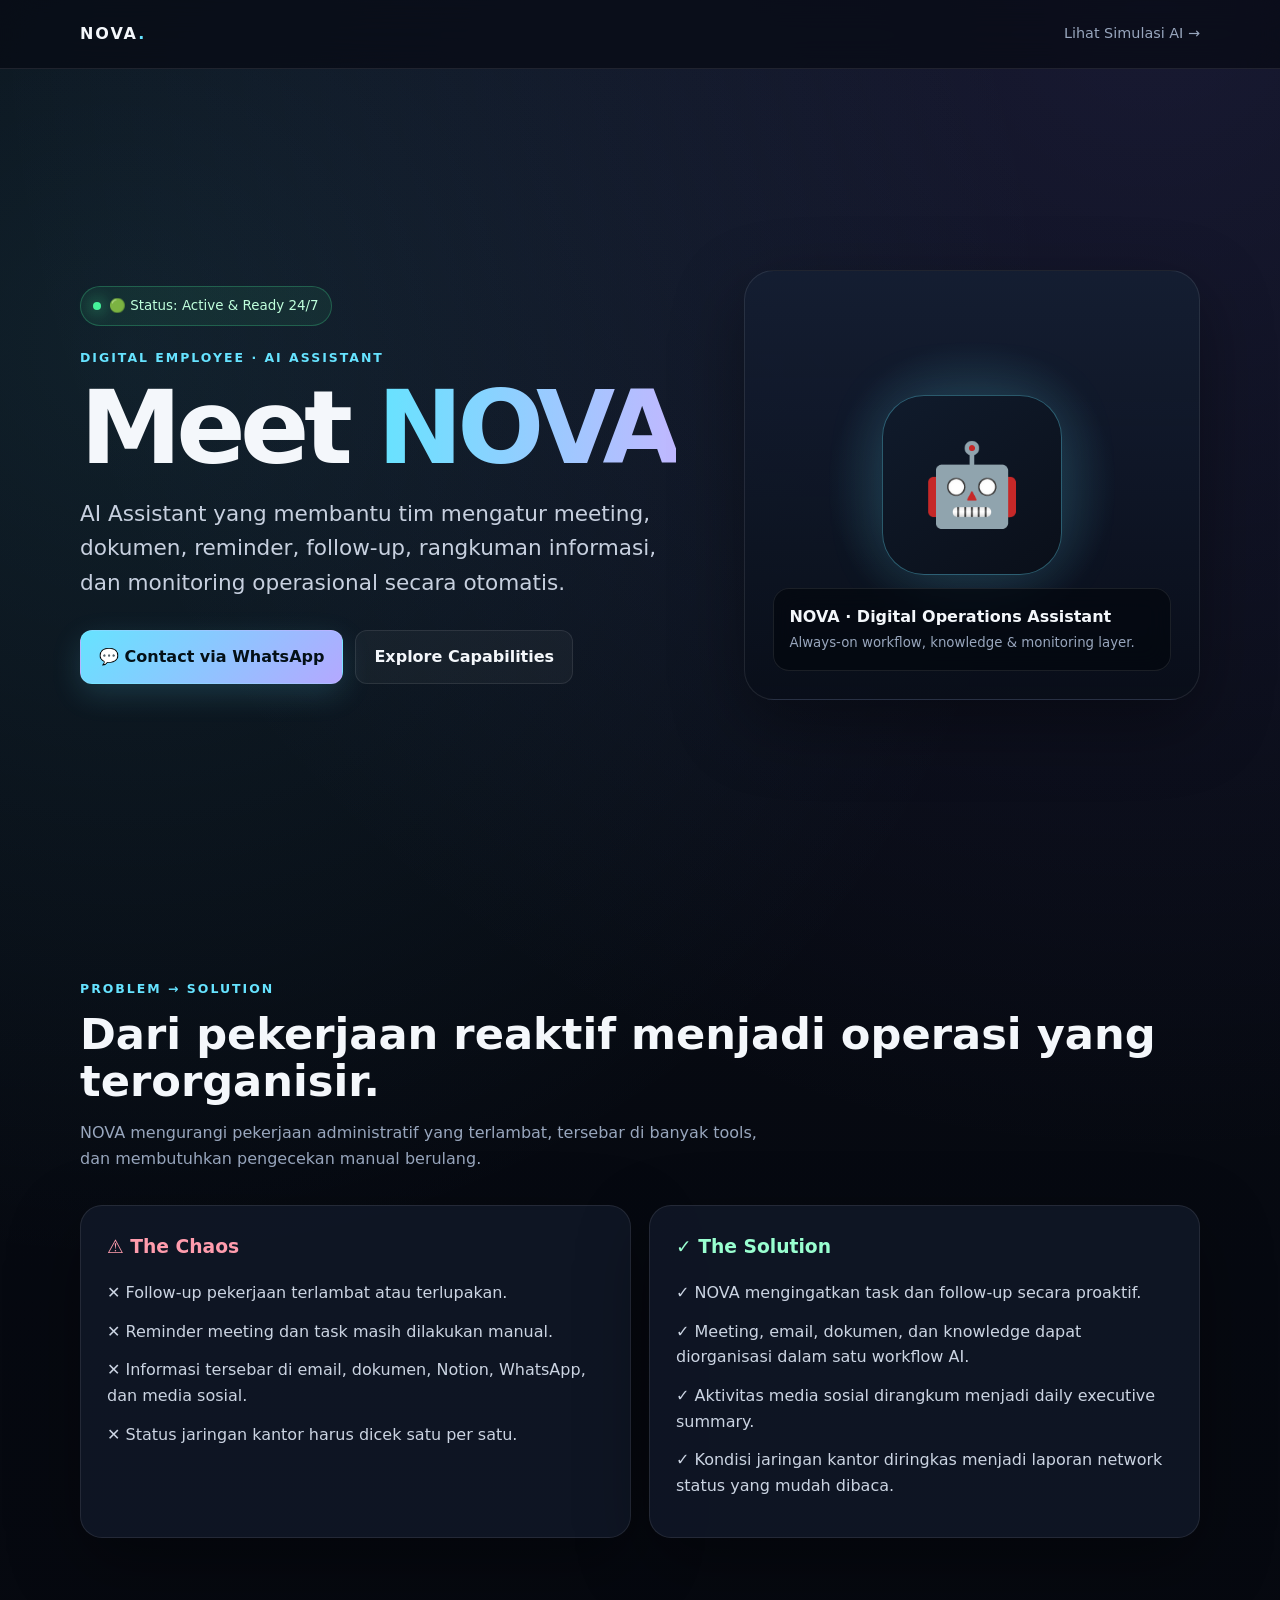
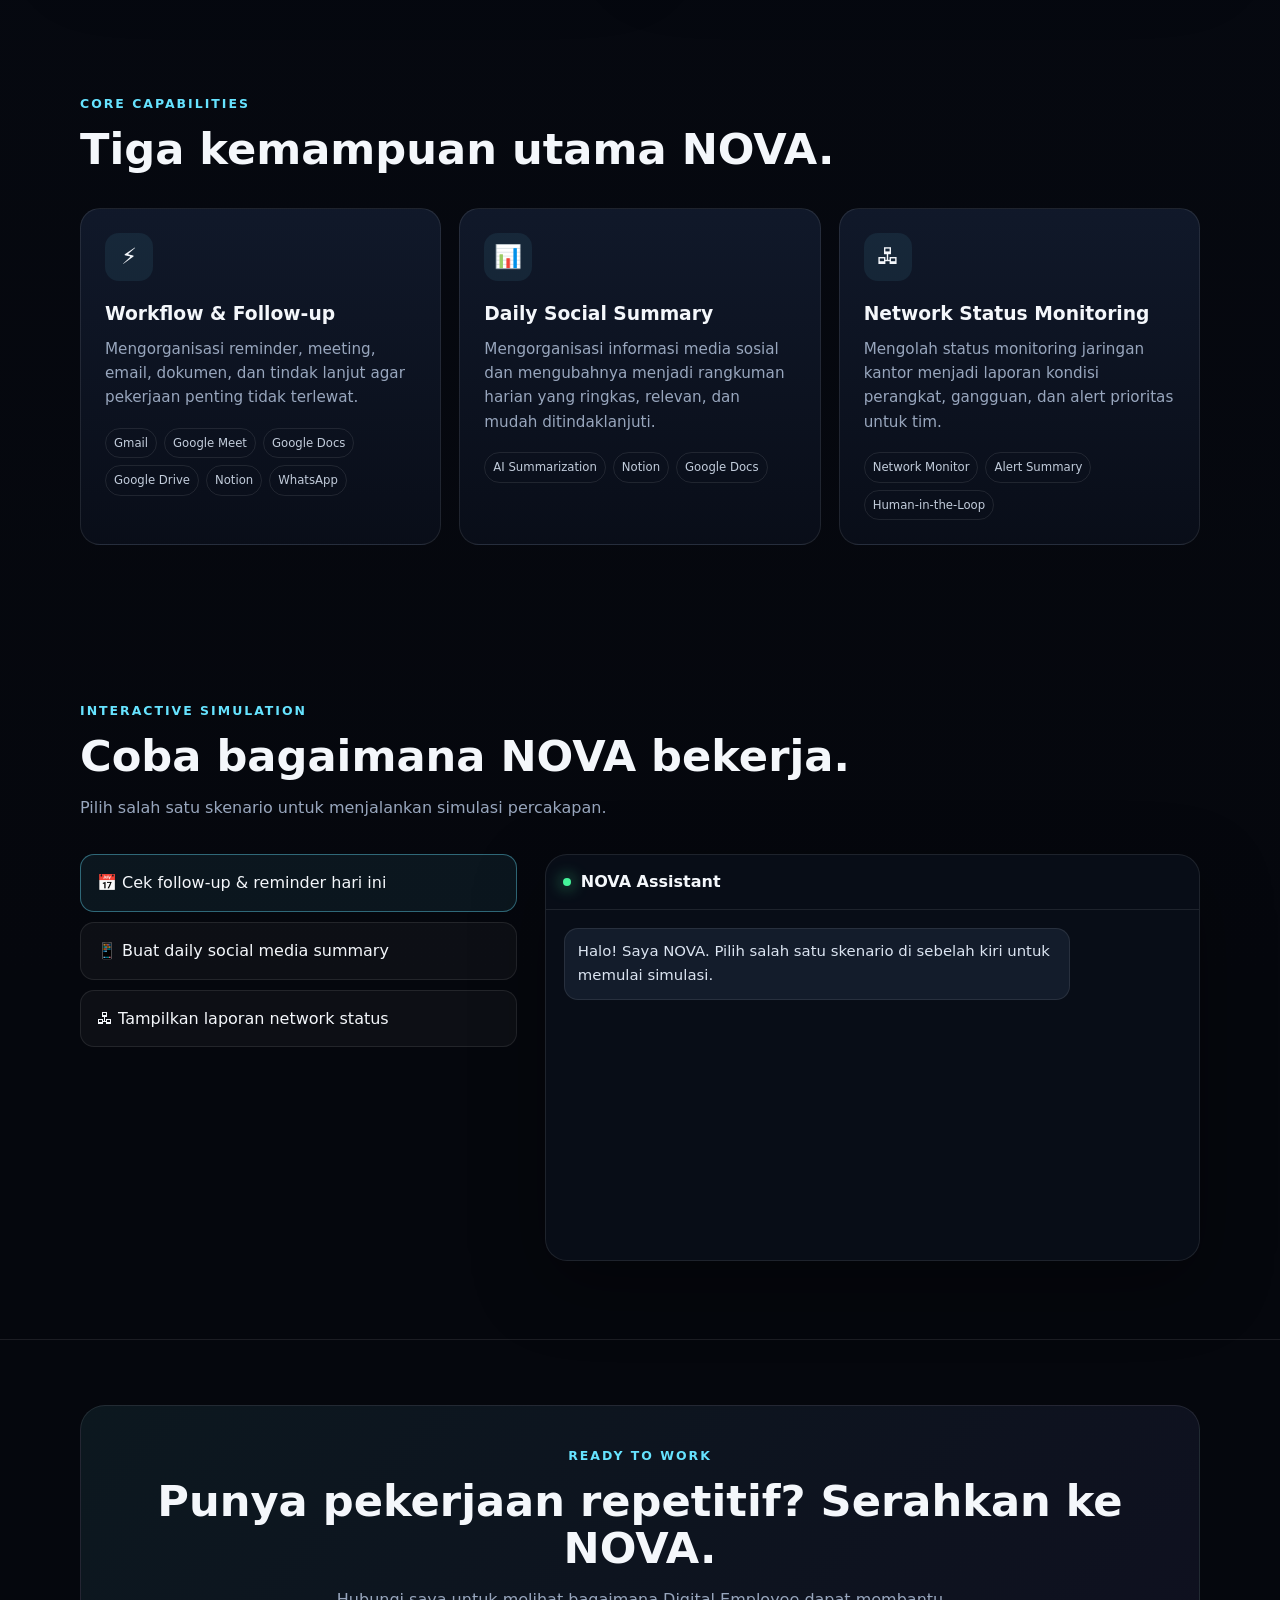
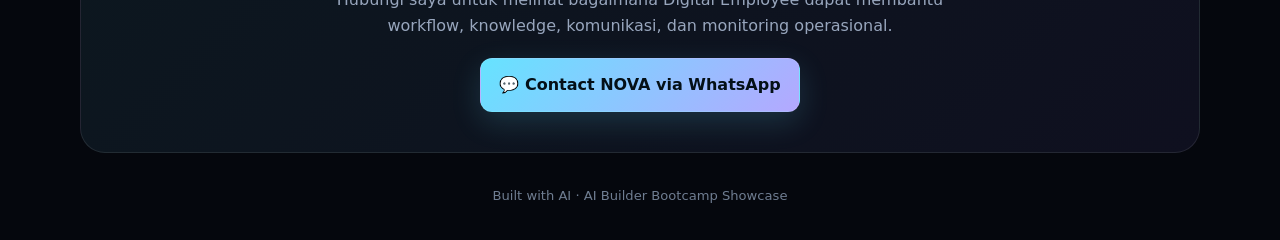
==== index.html @ ef8c5ad6 "Add initial HTML structure for NOVA AI Assistant" ====
<!DOCTYPE html>
<html lang="id">
<head>
  <meta charset="UTF-8" />
  <meta name="viewport" content="width=device-width, initial-scale=1.0" />
  <title>NOVA — Digital AI Assistant</title>
  <style>
    :root{
      --bg:#070b14;
      --bg2:#0c1220;
      --card:rgba(17,25,42,.78);
      --line:rgba(255,255,255,.09);
      --text:#f4f7fb;
      --muted:#98a6bd;
      --accent:#66e3ff;
      --accent2:#8b7cff;
      --green:#45f39a;
      --danger:#ff6b81;
      --shadow:0 24px 70px rgba(0,0,0,.35);
    }

    *{box-sizing:border-box;margin:0;padding:0}
    html{scroll-behavior:smooth}
    body{
      font-family:Inter,system-ui,-apple-system,BlinkMacSystemFont,"Segoe UI",sans-serif;
      background:
        radial-gradient(circle at 10% 10%,rgba(102,227,255,.10),transparent 28%),
        radial-gradient(circle at 90% 0%,rgba(139,124,255,.13),transparent 32%),
        linear-gradient(180deg,var(--bg),#05070d 75%);
      color:var(--text);
      min-height:100vh;
      line-height:1.6;
    }

    a{text-decoration:none;color:inherit}
    button{font:inherit}
    .container{width:min(1120px,92%);margin:auto}
    .section{padding:78px 0}
    .eyebrow{
      color:var(--accent);
      font-size:.78rem;
      font-weight:800;
      letter-spacing:.16em;
      text-transform:uppercase;
      margin-bottom:12px;
    }
    h2{font-size:clamp(1.8rem,4vw,2.7rem);line-height:1.1;margin-bottom:14px}
    .lead{color:var(--muted);max-width:700px}

    nav{
      position:sticky;
      top:0;
      z-index:50;
      backdrop-filter:blur(18px);
      background:rgba(7,11,20,.72);
      border-bottom:1px solid var(--line);
    }
    .nav-inner{
      min-height:68px;
      display:flex;
      align-items:center;
      justify-content:space-between;
      gap:20px;
    }
    .brand{font-weight:900;letter-spacing:.12em}
    .brand span{color:var(--accent)}
    .nav-link{color:var(--muted);font-size:.9rem}
    .nav-link:hover{color:var(--text)}

    .hero{
      min-height:calc(100vh - 68px);
      display:grid;
      grid-template-columns:1.15fr .85fr;
      gap:48px;
      align-items:center;
      padding:70px 0;
    }
    .status{
      display:inline-flex;
      align-items:center;
      gap:8px;
      border:1px solid rgba(69,243,154,.25);
      background:rgba(69,243,154,.07);
      padding:8px 12px;
      border-radius:999px;
      color:#bfffdc;
      font-size:.84rem;
      margin-bottom:22px;
    }
    .status-dot{
      width:8px;height:8px;border-radius:50%;
      background:var(--green);
      box-shadow:0 0 16px var(--green);
      animation:pulse 1.6s infinite;
    }
    @keyframes pulse{
      50%{transform:scale(1.45);opacity:.65}
    }

    .hero h1{
      font-size:clamp(3rem,8vw,6.4rem);
      line-height:.95;
      letter-spacing:-.055em;
      margin-bottom:20px;
    }
    .hero h1 span{
      background:linear-gradient(90deg,var(--accent),#c0b8ff);
      -webkit-background-clip:text;
      color:transparent;
    }
    .tagline{
      font-size:clamp(1.05rem,2vw,1.35rem);
      color:#c7d0df;
      max-width:720px;
      margin-bottom:30px;
    }
    .hero-actions{display:flex;gap:12px;flex-wrap:wrap}
    .btn{
      display:inline-flex;
      align-items:center;
      justify-content:center;
      gap:9px;
      border-radius:12px;
      padding:13px 18px;
      font-weight:800;
      border:1px solid var(--line);
      transition:.25s ease;
      cursor:pointer;
    }
    .btn-primary{
      color:#041017;
      background:linear-gradient(135deg,var(--accent),#b4a8ff);
      box-shadow:0 10px 30px rgba(102,227,255,.16);
    }
    .btn-secondary{background:rgba(255,255,255,.04)}
    .btn:hover{transform:translateY(-2px)}

    .avatar-card{
      position:relative;
      border:1px solid var(--line);
      background:linear-gradient(180deg,rgba(20,30,50,.95),rgba(9,14,25,.88));
      min-height:430px;
      border-radius:30px;
      display:grid;
      place-items:center;
      overflow:hidden;
      box-shadow:var(--shadow);
    }
    .avatar-card:before{
      content:"";
      position:absolute;
      width:300px;height:300px;
      background:radial-gradient(circle,rgba(102,227,255,.22),transparent 68%);
      animation:floatGlow 4s ease-in-out infinite;
    }
    @keyframes floatGlow{
      50%{transform:translateY(-18px) scale(1.08)}
    }
    .avatar{
      position:relative;
      width:180px;height:180px;
      border-radius:42px;
      display:grid;
      place-items:center;
      font-size:5rem;
      background:linear-gradient(145deg,#101b2c,#0a0f19);
      border:1px solid rgba(102,227,255,.35);
      box-shadow:0 0 60px rgba(102,227,255,.12);
    }
    .avatar-label{
      position:absolute;
      bottom:28px;
      left:28px;right:28px;
      border:1px solid var(--line);
      background:rgba(4,8,15,.72);
      border-radius:16px;
      padding:15px;
      backdrop-filter:blur(12px);
    }
    .avatar-label strong{display:block}
    .avatar-label small{color:var(--muted)}

    .compare{
      display:grid;
      grid-template-columns:1fr 1fr;
      gap:18px;
      margin-top:34px;
    }
    .panel{
      border:1px solid var(--line);
      background:var(--card);
      border-radius:22px;
      padding:26px;
      box-shadow:var(--shadow);
    }
    .panel h3{margin-bottom:18px}
    .chaos h3{color:#ff9cad}
    .solution h3{color:#99ffd0}
    .item{
      display:flex;
      gap:11px;
      color:#cbd4e2;
      margin:13px 0;
    }

    .grid3{
      display:grid;
      grid-template-columns:repeat(3,1fr);
      gap:18px;
      margin-top:34px;
    }
    .cap-card{
      border:1px solid var(--line);
      background:linear-gradient(180deg,rgba(18,27,45,.9),rgba(10,15,26,.9));
      border-radius:20px;
      padding:24px;
      min-height:220px;
      transition:.25s ease;
    }
    .cap-card:hover{
      transform:translateY(-5px);
      border-color:rgba(102,227,255,.32);
    }
    .cap-icon{
      width:48px;height:48px;
      border-radius:14px;
      display:grid;
      place-items:center;
      background:rgba(102,227,255,.08);
      margin-bottom:18px;
      font-size:1.4rem;
    }
    .cap-card h3{margin-bottom:8px}
    .cap-card p{color:var(--muted);font-size:.95rem}
    .tools{
      display:flex;
      gap:7px;
      flex-wrap:wrap;
      margin-top:18px;
    }
    .tool{
      font-size:.73rem;
      border:1px solid var(--line);
      padding:5px 8px;
      border-radius:999px;
      color:#c2ccdb;
    }

    .sim-wrap{
      display:grid;
      grid-template-columns:.8fr 1.2fr;
      gap:28px;
      align-items:start;
      margin-top:34px;
    }
    .scenario-list{
      display:grid;
      gap:10px;
    }
    .scenario-btn{
      text-align:left;
      padding:15px 16px;
      border-radius:14px;
      background:rgba(255,255,255,.035);
      border:1px solid var(--line);
      color:var(--text);
      cursor:pointer;
      transition:.2s ease;
    }
    .scenario-btn:hover,
    .scenario-btn.active{
      border-color:rgba(102,227,255,.4);
      background:rgba(102,227,255,.07);
    }

    .chat{
      border:1px solid var(--line);
      border-radius:22px;
      background:#080d17;
      overflow:hidden;
      box-shadow:var(--shadow);
    }
    .chat-head{
      padding:14px 17px;
      border-bottom:1px solid var(--line);
      display:flex;
      align-items:center;
      gap:10px;
      font-weight:800;
    }
    .chat-body{
      height:350px;
      overflow:auto;
      padding:18px;
      display:flex;
      flex-direction:column;
      gap:13px;
    }
    .bubble{
      max-width:82%;
      padding:11px 13px;
      border-radius:14px;
      font-size:.93rem;
      animation:pop .25s ease;
    }
    @keyframes pop{
      from{opacity:0;transform:translateY(8px)}
    }
    .user{
      align-self:flex-end;
      background:linear-gradient(135deg,#4dddf9,#8e81ff);
      color:#061018;
      font-weight:700;
    }
    .agent{
      align-self:flex-start;
      background:#131c2b;
      color:#dbe4f1;
      border:1px solid var(--line);
    }
    .typing{
      display:flex;
      gap:5px;
      align-items:center;
      width:max-content;
    }
    .typing span{
      width:6px;height:6px;border-radius:50%;
      background:#91a0b5;
      animation:dot 1s infinite;
    }
    .typing span:nth-child(2){animation-delay:.15s}
    .typing span:nth-child(3){animation-delay:.3s}
    @keyframes dot{
      50%{transform:translateY(-4px)}
    }

    footer{
      border-top:1px solid var(--line);
      padding:65px 0 34px;
      text-align:center;
    }
    .footer-box{
      background:linear-gradient(135deg,rgba(102,227,255,.08),rgba(139,124,255,.08));
      border:1px solid var(--line);
      border-radius:25px;
      padding:40px 22px;
      margin-bottom:32px;
    }
    .footer-box p{color:var(--muted);margin:10px auto 20px;max-width:620px}
    .credit{color:#6f7d91;font-size:.82rem}

    @media(max-width:820px){
      .hero,.sim-wrap{grid-template-columns:1fr}
      .hero{padding-top:45px}
      .avatar-card{min-height:340px}
      .compare,.grid3{grid-template-columns:1fr}
      .nav-link{display:none}
      .section{padding:58px 0}
    }
  </style>
</head>
<body>
  <nav>
    <div class="container nav-inner">
      <div class="brand">NOVA<span>.</span></div>
      <a class="nav-link" href="#simulasi">Lihat Simulasi AI →</a>
    </div>
  </nav>

  <main>
    <section class="container hero">
      <div>
        <div class="status">
          <span class="status-dot"></span>
          🟢 Status: Active & Ready 24/7
        </div>
        <div class="eyebrow">Digital Employee · AI Assistant</div>
        <h1>Meet <span>NOVA</span></h1>
        <p class="tagline">
          AI Assistant yang membantu tim mengatur meeting, dokumen,
          reminder, follow-up, rangkuman informasi, dan monitoring operasional secara otomatis.
        </p>
        <div class="hero-actions">
          <a class="btn btn-primary" href="https://wa.me/6281234567890" target="_blank">
            💬 Contact via WhatsApp
          </a>
          <a class="btn btn-secondary" href="#capabilities">Explore Capabilities</a>
        </div>
      </div>

      <div class="avatar-card">
        <div class="avatar">🤖</div>
        <div class="avatar-label">
          <strong>NOVA · Digital Operations Assistant</strong>
          <small>Always-on workflow, knowledge & monitoring layer.</small>
        </div>
      </div>
    </section>

    <section class="section" id="problem">
      <div class="container">
        <div class="eyebrow">Problem → Solution</div>
        <h2>Dari pekerjaan reaktif menjadi operasi yang terorganisir.</h2>
        <p class="lead">
          NOVA mengurangi pekerjaan administratif yang terlambat,
          tersebar di banyak tools, dan membutuhkan pengecekan manual berulang.
        </p>

        <div class="compare">
          <article class="panel chaos">
            <h3>⚠ The Chaos</h3>
            <div class="item">✕ Follow-up pekerjaan terlambat atau terlupakan.</div>
            <div class="item">✕ Reminder meeting dan task masih dilakukan manual.</div>
            <div class="item">✕ Informasi tersebar di email, dokumen, Notion, WhatsApp, dan media sosial.</div>
            <div class="item">✕ Status jaringan kantor harus dicek satu per satu.</div>
          </article>

          <article class="panel solution">
            <h3>✓ The Solution</h3>
            <div class="item">✓ NOVA mengingatkan task dan follow-up secara proaktif.</div>
            <div class="item">✓ Meeting, email, dokumen, dan knowledge dapat diorganisasi dalam satu workflow AI.</div>
            <div class="item">✓ Aktivitas media sosial dirangkum menjadi daily executive summary.</div>
            <div class="item">✓ Kondisi jaringan kantor diringkas menjadi laporan network status yang mudah dibaca.</div>
          </article>
        </div>
      </div>
    </section>

    <section class="section" id="capabilities">
      <div class="container">
        <div class="eyebrow">Core Capabilities</div>
        <h2>Tiga kemampuan utama NOVA.</h2>

        <div class="grid3">
          <article class="cap-card">
            <div class="cap-icon">⚡</div>
            <h3>Workflow & Follow-up</h3>
            <p>
              Mengorganisasi reminder, meeting, email, dokumen,
              dan tindak lanjut agar pekerjaan penting tidak terlewat.
            </p>
            <div class="tools">
              <span class="tool">Gmail</span>
              <span class="tool">Google Meet</span>
              <span class="tool">Google Docs</span>
              <span class="tool">Google Drive</span>
              <span class="tool">Notion</span>
              <span class="tool">WhatsApp</span>
            </div>
          </article>

          <article class="cap-card">
            <div class="cap-icon">📊</div>
            <h3>Daily Social Summary</h3>
            <p>
              Mengorganisasi informasi media sosial dan mengubahnya menjadi
              rangkuman harian yang ringkas, relevan, dan mudah ditindaklanjuti.
            </p>
            <div class="tools">
              <span class="tool">AI Summarization</span>
              <span class="tool">Notion</span>
              <span class="tool">Google Docs</span>
            </div>
          </article>

          <article class="cap-card">
            <div class="cap-icon">🖧</div>
            <h3>Network Status Monitoring</h3>
            <p>
              Mengolah status monitoring jaringan kantor menjadi laporan
              kondisi perangkat, gangguan, dan alert prioritas untuk tim.
            </p>
            <div class="tools">
              <span class="tool">Network Monitor</span>
              <span class="tool">Alert Summary</span>
              <span class="tool">Human-in-the-Loop</span>
            </div>
          </article>
        </div>
      </div>
    </section>

    <section class="section" id="simulasi">
      <div class="container">
        <div class="eyebrow">Interactive Simulation</div>
        <h2>Coba bagaimana NOVA bekerja.</h2>
        <p class="lead">Pilih salah satu skenario untuk menjalankan simulasi percakapan.</p>

        <div class="sim-wrap">
          <div class="scenario-list">
            <button class="scenario-btn active" data-scenario="followup">
              📅 Cek follow-up & reminder hari ini
            </button>
            <button class="scenario-btn" data-scenario="social">
              📱 Buat daily social media summary
            </button>
            <button class="scenario-btn" data-scenario="network">
              🖧 Tampilkan laporan network status
            </button>
          </div>

          <div class="chat">
            <div class="chat-head">
              <span class="status-dot"></span>
              NOVA Assistant
            </div>
            <div class="chat-body" id="chatBody">
              <div class="bubble agent">
                Halo! Saya NOVA. Pilih salah satu skenario di sebelah kiri untuk memulai simulasi.
              </div>
            </div>
          </div>
        </div>
      </div>
    </section>
  </main>

  <footer>
    <div class="container">
      <div class="footer-box">
        <div class="eyebrow">Ready to Work</div>
        <h2>Punya pekerjaan repetitif? Serahkan ke NOVA.</h2>
        <p>
          Hubungi saya untuk melihat bagaimana Digital Employee dapat
          membantu workflow, knowledge, komunikasi, dan monitoring operasional.
        </p>
        <a class="btn btn-primary" href="https://wa.me/6281234567890" target="_blank">
          💬 Contact NOVA via WhatsApp
        </a>
      </div>
      <div class="credit">Built with AI · AI Builder Bootcamp Showcase</div>
    </div>
  </footer>

  <script>
    const scenarios = {
      followup: {
        user: "NOVA, cek follow-up dan reminder penting hari ini.",
        agent:
          "Siap. Saya menemukan 3 prioritas: follow-up proposal klien pukul 10.00, meeting Google Meet pukul 13.30, dan review dokumen proyek sebelum 16.00. Saya dapat menyiapkan reminder dan draft follow-up Gmail/WhatsApp untuk direview terlebih dahulu."
      },
      social: {
        user: "Buat rangkuman media sosial hari ini.",
        agent:
          "Daily summary siap. Topik dengan engagement tertinggi hari ini adalah konten AI automation, product update, dan customer education. Saya sudah mengelompokkan insight utama, sentimen, serta rekomendasi konten berikutnya agar mudah dipindahkan ke Notion atau Google Docs."
      },
      network: {
        user: "Bagaimana status jaringan kantor sekarang?",
        agent:
          "Network status: mayoritas perangkat normal. Terdapat 1 alert prioritas pada koneksi WAN dan 2 perangkat dengan latency di atas batas normal. Saya sarankan pengecekan interface WAN terlebih dahulu. Laporan ringkas dapat diteruskan ke tim IT melalui Gmail atau WhatsApp setelah dikonfirmasi."
      }
    };

    const chatBody = document.getElementById("chatBody");
    const buttons = document.querySelectorAll(".scenario-btn");

    const wait = ms => new Promise(resolve => setTimeout(resolve, ms));

    function addBubble(text, type) {
      const el = document.createElement("div");
      el.className = `bubble ${type}`;
      el.textContent = text;
      chatBody.appendChild(el);
      chatBody.scrollTop = chatBody.scrollHeight;
      return el;
    }

    async function runScenario(key) {
      buttons.forEach(btn =>
        btn.classList.toggle("active", btn.dataset.scenario === key)
      );

      chatBody.innerHTML = "";
      addBubble(scenarios[key].user, "user");
      await wait(500);

      const typing = document.createElement("div");
      typing.className = "bubble agent typing";
      typing.innerHTML = "<span></span><span></span><span></span>";
      chatBody.appendChild(typing);
      chatBody.scrollTop = chatBody.scrollHeight;

      await wait(1200);
      typing.remove();
      addBubble(scenarios[key].agent, "agent");
    }

    buttons.forEach(btn => {
      btn.addEventListener("click", () => runScenario(btn.dataset.scenario));
    });
  </script>
</body>
</html>
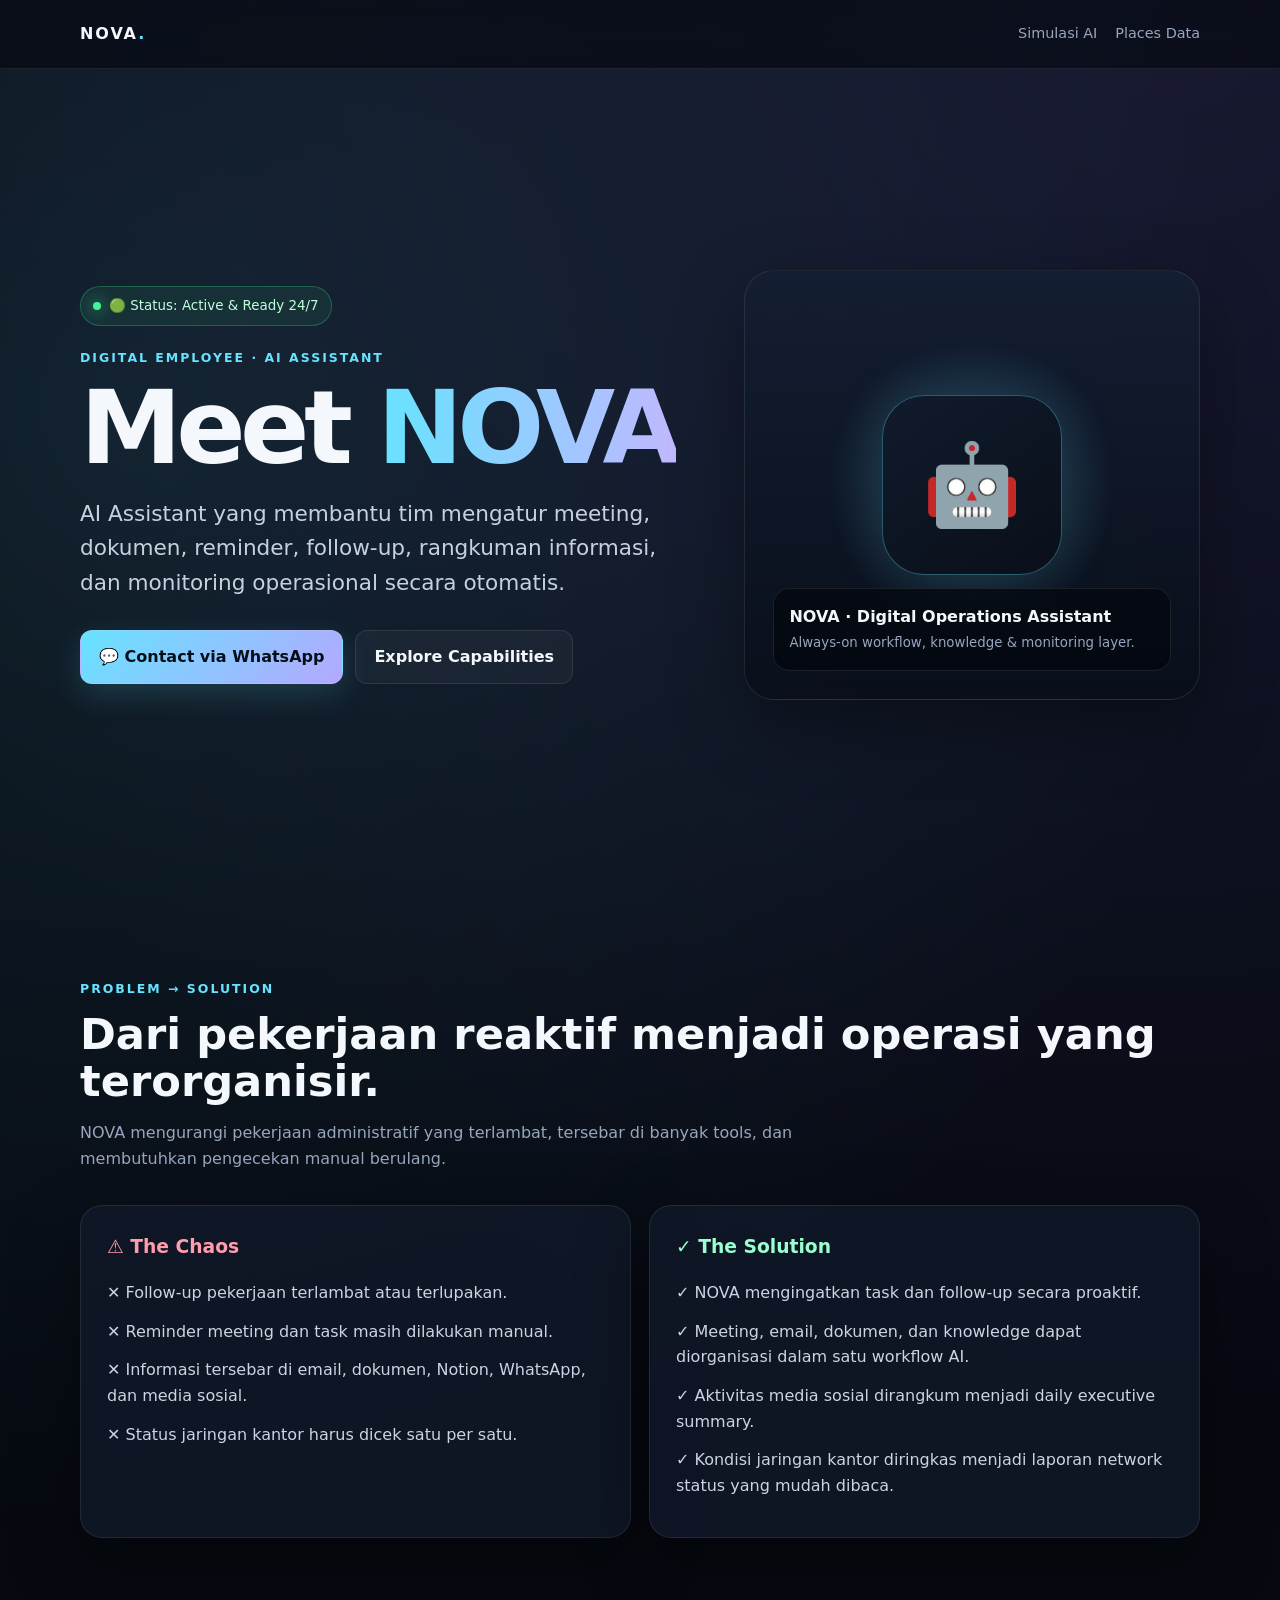
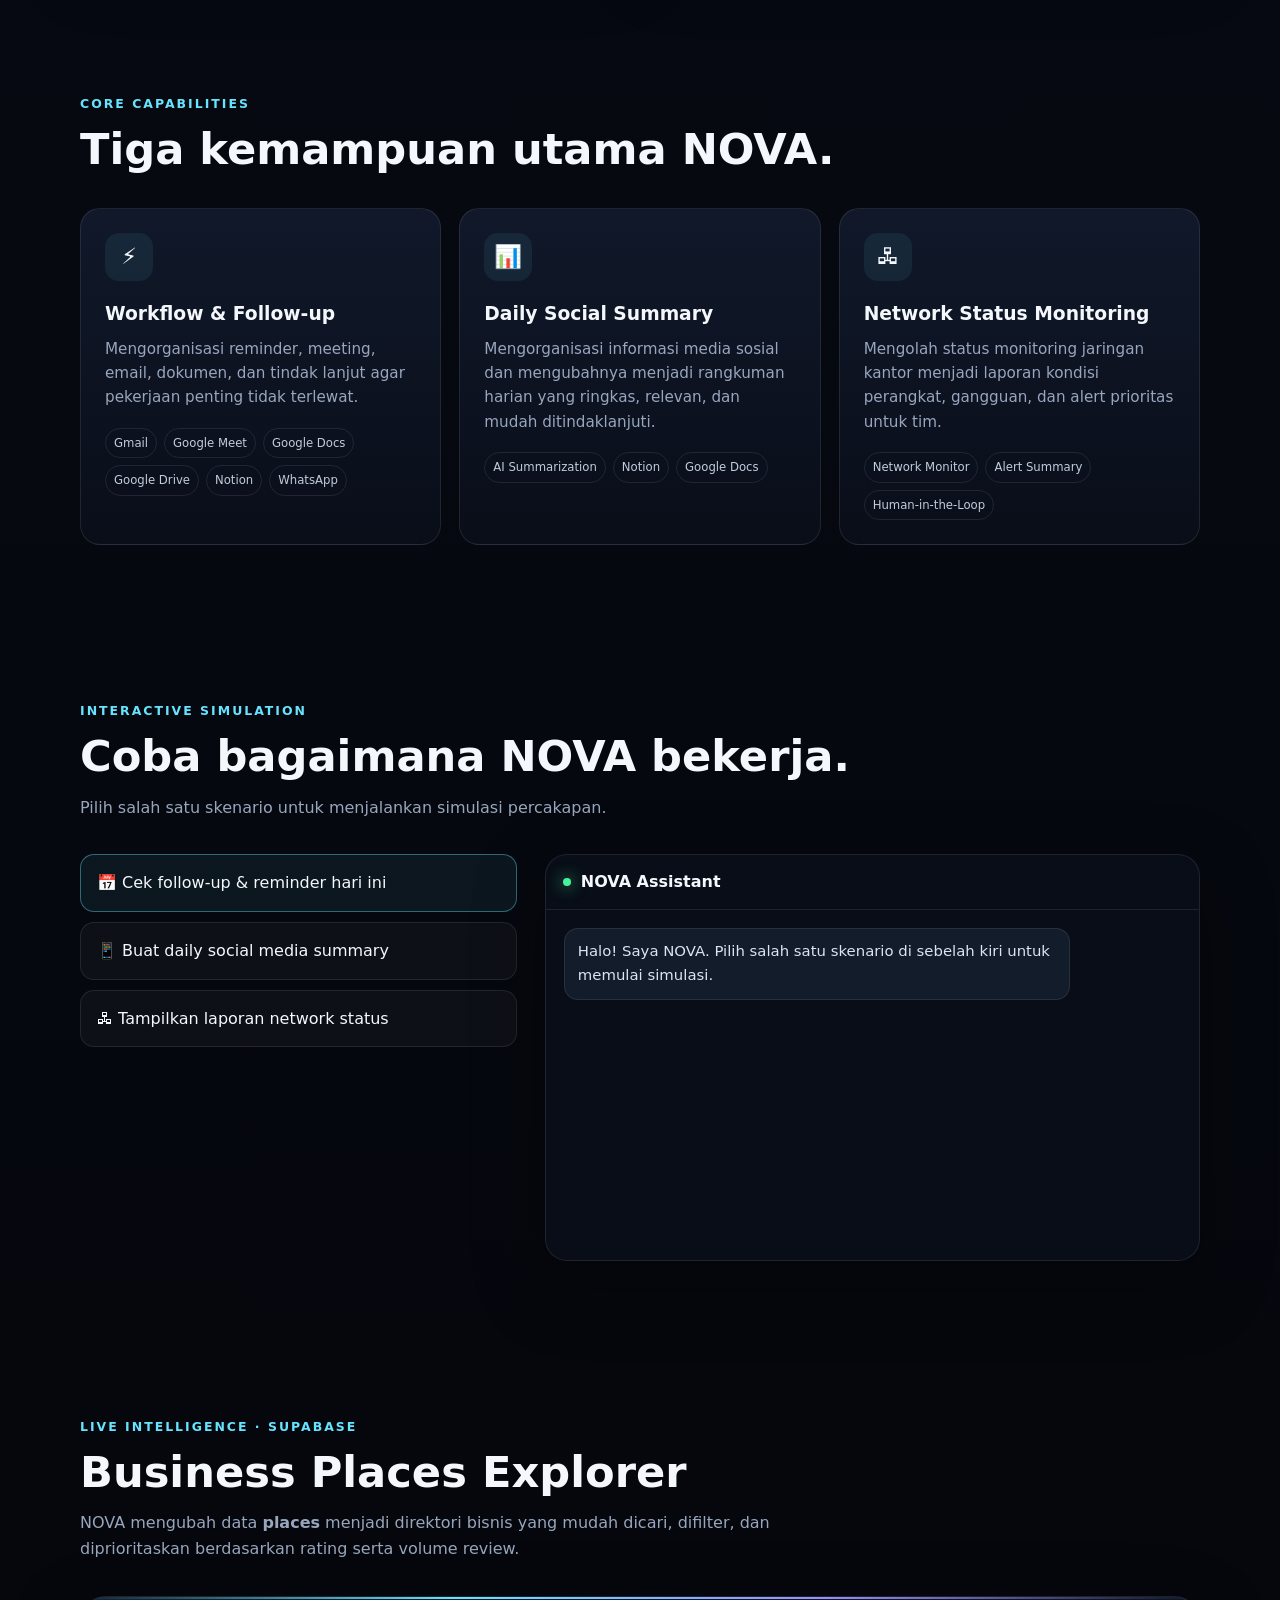
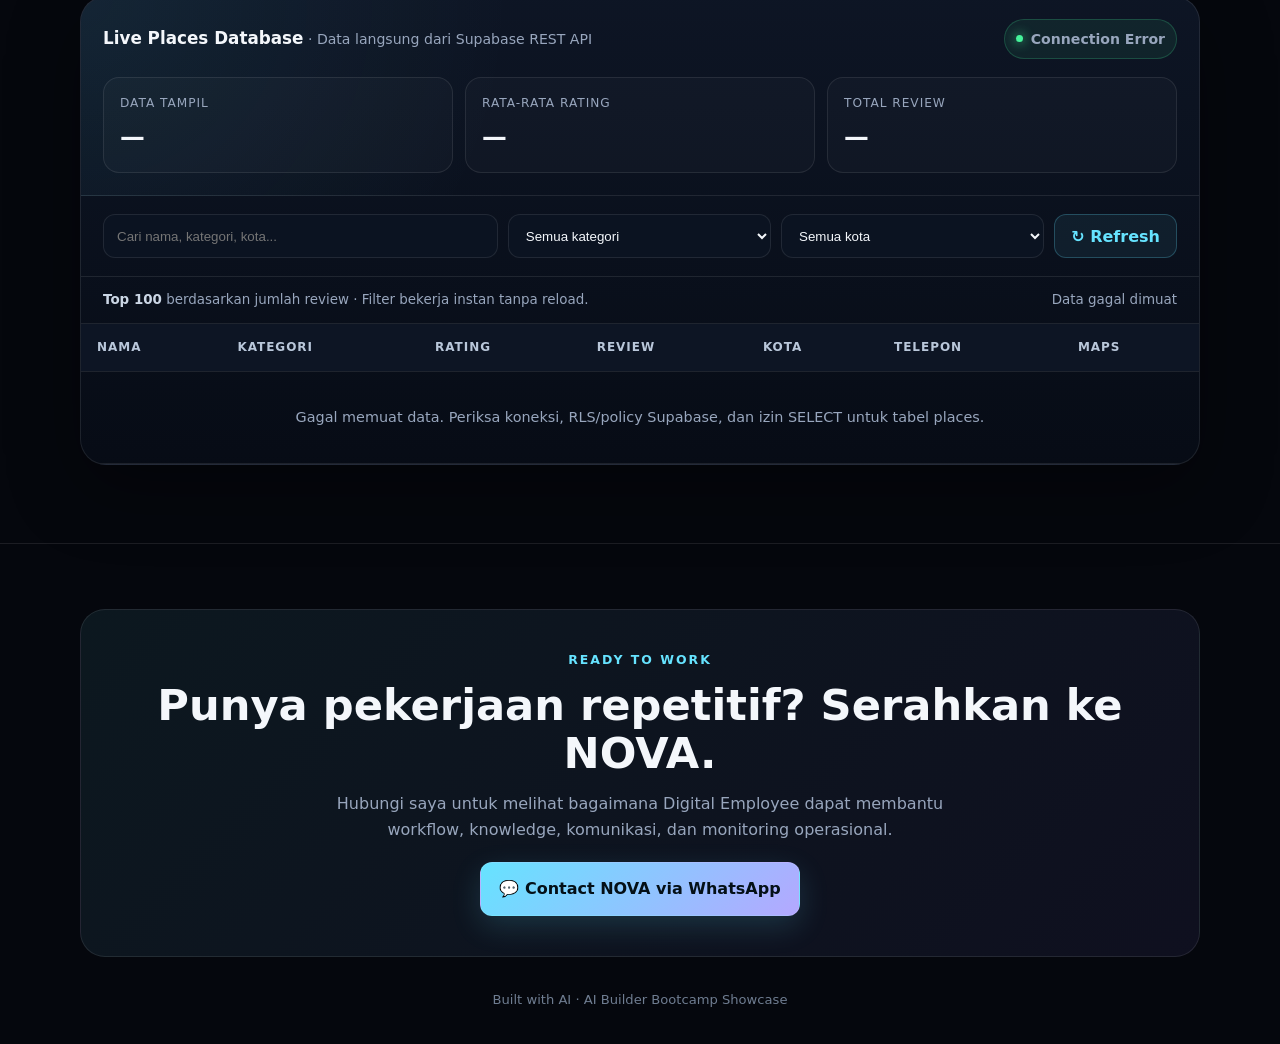
==== commit a8a7ea1b: "Add files via upload" ====
--- a/index.html
+++ b/index.html
@@ -5,511 +5,160 @@
   <meta name="viewport" content="width=device-width, initial-scale=1.0" />
   <title>NOVA — Digital AI Assistant</title>
   <style>
-    :root{
-      --bg:#070b14;
-      --bg2:#0c1220;
-      --card:rgba(17,25,42,.78);
-      --line:rgba(255,255,255,.09);
-      --text:#f4f7fb;
-      --muted:#98a6bd;
-      --accent:#66e3ff;
-      --accent2:#8b7cff;
-      --green:#45f39a;
-      --danger:#ff6b81;
-      --shadow:0 24px 70px rgba(0,0,0,.35);
-    }
-
+    :root{--bg:#070b14;--card:rgba(17,25,42,.78);--line:rgba(255,255,255,.09);--text:#f4f7fb;--muted:#98a6bd;--accent:#66e3ff;--green:#45f39a;--shadow:0 24px 70px rgba(0,0,0,.35)}
     *{box-sizing:border-box;margin:0;padding:0}
     html{scroll-behavior:smooth}
-    body{
-      font-family:Inter,system-ui,-apple-system,BlinkMacSystemFont,"Segoe UI",sans-serif;
-      background:
-        radial-gradient(circle at 10% 10%,rgba(102,227,255,.10),transparent 28%),
-        radial-gradient(circle at 90% 0%,rgba(139,124,255,.13),transparent 32%),
-        linear-gradient(180deg,var(--bg),#05070d 75%);
-      color:var(--text);
-      min-height:100vh;
-      line-height:1.6;
-    }
-
-    a{text-decoration:none;color:inherit}
-    button{font:inherit}
-    .container{width:min(1120px,92%);margin:auto}
-    .section{padding:78px 0}
-    .eyebrow{
-      color:var(--accent);
-      font-size:.78rem;
-      font-weight:800;
-      letter-spacing:.16em;
-      text-transform:uppercase;
-      margin-bottom:12px;
-    }
-    h2{font-size:clamp(1.8rem,4vw,2.7rem);line-height:1.1;margin-bottom:14px}
-    .lead{color:var(--muted);max-width:700px}
-
-    nav{
-      position:sticky;
-      top:0;
-      z-index:50;
-      backdrop-filter:blur(18px);
-      background:rgba(7,11,20,.72);
-      border-bottom:1px solid var(--line);
-    }
-    .nav-inner{
-      min-height:68px;
-      display:flex;
-      align-items:center;
-      justify-content:space-between;
-      gap:20px;
-    }
-    .brand{font-weight:900;letter-spacing:.12em}
-    .brand span{color:var(--accent)}
-    .nav-link{color:var(--muted);font-size:.9rem}
-    .nav-link:hover{color:var(--text)}
-
-    .hero{
-      min-height:calc(100vh - 68px);
-      display:grid;
-      grid-template-columns:1.15fr .85fr;
-      gap:48px;
-      align-items:center;
-      padding:70px 0;
-    }
-    .status{
-      display:inline-flex;
-      align-items:center;
-      gap:8px;
-      border:1px solid rgba(69,243,154,.25);
-      background:rgba(69,243,154,.07);
-      padding:8px 12px;
-      border-radius:999px;
-      color:#bfffdc;
-      font-size:.84rem;
-      margin-bottom:22px;
-    }
-    .status-dot{
-      width:8px;height:8px;border-radius:50%;
-      background:var(--green);
-      box-shadow:0 0 16px var(--green);
-      animation:pulse 1.6s infinite;
-    }
-    @keyframes pulse{
-      50%{transform:scale(1.45);opacity:.65}
-    }
-
-    .hero h1{
-      font-size:clamp(3rem,8vw,6.4rem);
-      line-height:.95;
-      letter-spacing:-.055em;
-      margin-bottom:20px;
-    }
-    .hero h1 span{
-      background:linear-gradient(90deg,var(--accent),#c0b8ff);
-      -webkit-background-clip:text;
-      color:transparent;
-    }
-    .tagline{
-      font-size:clamp(1.05rem,2vw,1.35rem);
-      color:#c7d0df;
-      max-width:720px;
-      margin-bottom:30px;
-    }
+    body{font-family:Inter,system-ui,-apple-system,BlinkMacSystemFont,"Segoe UI",sans-serif;background:radial-gradient(circle at 10% 10%,rgba(102,227,255,.10),transparent 28%),radial-gradient(circle at 90% 0%,rgba(139,124,255,.13),transparent 32%),linear-gradient(180deg,var(--bg),#05070d 75%);color:var(--text);min-height:100vh;line-height:1.6}
+    a{text-decoration:none;color:inherit} button{font:inherit}
+    .container{width:min(1120px,92%);margin:auto}.section{padding:78px 0}
+    .eyebrow{color:var(--accent);font-size:.78rem;font-weight:800;letter-spacing:.16em;text-transform:uppercase;margin-bottom:12px}
+    h2{font-size:clamp(1.8rem,4vw,2.7rem);line-height:1.1;margin-bottom:14px}.lead{color:var(--muted);max-width:760px}
+    nav{position:sticky;top:0;z-index:50;backdrop-filter:blur(18px);background:rgba(7,11,20,.72);border-bottom:1px solid var(--line)}
+    .nav-inner{min-height:68px;display:flex;align-items:center;justify-content:space-between;gap:20px}.brand{font-weight:900;letter-spacing:.12em}.brand span{color:var(--accent)}
+    .nav-links{display:flex;gap:18px}.nav-link{color:var(--muted);font-size:.9rem}.nav-link:hover{color:var(--text)}
+    .hero{min-height:calc(100vh - 68px);display:grid;grid-template-columns:1.15fr .85fr;gap:48px;align-items:center;padding:70px 0}
+    .status{display:inline-flex;align-items:center;gap:8px;border:1px solid rgba(69,243,154,.25);background:rgba(69,243,154,.07);padding:8px 12px;border-radius:999px;color:#bfffdc;font-size:.84rem;margin-bottom:22px}
+    .status-dot{width:8px;height:8px;border-radius:50%;background:var(--green);box-shadow:0 0 16px var(--green);animation:pulse 1.6s infinite}@keyframes pulse{50%{transform:scale(1.45);opacity:.65}}
+    .hero h1{font-size:clamp(3rem,8vw,6.4rem);line-height:.95;letter-spacing:-.055em;margin-bottom:20px}
+    .hero h1 span{background:linear-gradient(90deg,var(--accent),#c0b8ff);-webkit-background-clip:text;color:transparent}
+    .tagline{font-size:clamp(1.05rem,2vw,1.35rem);color:#c7d0df;max-width:720px;margin-bottom:30px}
     .hero-actions{display:flex;gap:12px;flex-wrap:wrap}
-    .btn{
-      display:inline-flex;
-      align-items:center;
-      justify-content:center;
-      gap:9px;
-      border-radius:12px;
-      padding:13px 18px;
-      font-weight:800;
-      border:1px solid var(--line);
-      transition:.25s ease;
-      cursor:pointer;
-    }
-    .btn-primary{
-      color:#041017;
-      background:linear-gradient(135deg,var(--accent),#b4a8ff);
-      box-shadow:0 10px 30px rgba(102,227,255,.16);
-    }
-    .btn-secondary{background:rgba(255,255,255,.04)}
-    .btn:hover{transform:translateY(-2px)}
-
-    .avatar-card{
-      position:relative;
-      border:1px solid var(--line);
-      background:linear-gradient(180deg,rgba(20,30,50,.95),rgba(9,14,25,.88));
-      min-height:430px;
-      border-radius:30px;
-      display:grid;
-      place-items:center;
-      overflow:hidden;
-      box-shadow:var(--shadow);
-    }
-    .avatar-card:before{
-      content:"";
-      position:absolute;
-      width:300px;height:300px;
-      background:radial-gradient(circle,rgba(102,227,255,.22),transparent 68%);
-      animation:floatGlow 4s ease-in-out infinite;
-    }
-    @keyframes floatGlow{
-      50%{transform:translateY(-18px) scale(1.08)}
-    }
-    .avatar{
-      position:relative;
-      width:180px;height:180px;
-      border-radius:42px;
-      display:grid;
-      place-items:center;
-      font-size:5rem;
-      background:linear-gradient(145deg,#101b2c,#0a0f19);
-      border:1px solid rgba(102,227,255,.35);
-      box-shadow:0 0 60px rgba(102,227,255,.12);
-    }
-    .avatar-label{
-      position:absolute;
-      bottom:28px;
-      left:28px;right:28px;
-      border:1px solid var(--line);
-      background:rgba(4,8,15,.72);
-      border-radius:16px;
-      padding:15px;
-      backdrop-filter:blur(12px);
-    }
-    .avatar-label strong{display:block}
-    .avatar-label small{color:var(--muted)}
-
-    .compare{
-      display:grid;
-      grid-template-columns:1fr 1fr;
-      gap:18px;
-      margin-top:34px;
-    }
-    .panel{
-      border:1px solid var(--line);
-      background:var(--card);
-      border-radius:22px;
-      padding:26px;
-      box-shadow:var(--shadow);
-    }
-    .panel h3{margin-bottom:18px}
-    .chaos h3{color:#ff9cad}
-    .solution h3{color:#99ffd0}
-    .item{
-      display:flex;
-      gap:11px;
-      color:#cbd4e2;
-      margin:13px 0;
-    }
-
-    .grid3{
-      display:grid;
-      grid-template-columns:repeat(3,1fr);
-      gap:18px;
-      margin-top:34px;
-    }
-    .cap-card{
-      border:1px solid var(--line);
-      background:linear-gradient(180deg,rgba(18,27,45,.9),rgba(10,15,26,.9));
-      border-radius:20px;
-      padding:24px;
-      min-height:220px;
-      transition:.25s ease;
-    }
-    .cap-card:hover{
-      transform:translateY(-5px);
-      border-color:rgba(102,227,255,.32);
-    }
-    .cap-icon{
-      width:48px;height:48px;
-      border-radius:14px;
-      display:grid;
-      place-items:center;
-      background:rgba(102,227,255,.08);
-      margin-bottom:18px;
-      font-size:1.4rem;
-    }
-    .cap-card h3{margin-bottom:8px}
-    .cap-card p{color:var(--muted);font-size:.95rem}
-    .tools{
-      display:flex;
-      gap:7px;
-      flex-wrap:wrap;
-      margin-top:18px;
-    }
-    .tool{
-      font-size:.73rem;
-      border:1px solid var(--line);
-      padding:5px 8px;
-      border-radius:999px;
-      color:#c2ccdb;
-    }
-
-    .sim-wrap{
-      display:grid;
-      grid-template-columns:.8fr 1.2fr;
-      gap:28px;
-      align-items:start;
-      margin-top:34px;
-    }
-    .scenario-list{
-      display:grid;
-      gap:10px;
-    }
-    .scenario-btn{
-      text-align:left;
-      padding:15px 16px;
-      border-radius:14px;
-      background:rgba(255,255,255,.035);
-      border:1px solid var(--line);
-      color:var(--text);
-      cursor:pointer;
-      transition:.2s ease;
-    }
-    .scenario-btn:hover,
-    .scenario-btn.active{
-      border-color:rgba(102,227,255,.4);
-      background:rgba(102,227,255,.07);
-    }
-
-    .chat{
-      border:1px solid var(--line);
-      border-radius:22px;
-      background:#080d17;
-      overflow:hidden;
-      box-shadow:var(--shadow);
-    }
-    .chat-head{
-      padding:14px 17px;
-      border-bottom:1px solid var(--line);
-      display:flex;
-      align-items:center;
-      gap:10px;
-      font-weight:800;
-    }
-    .chat-body{
-      height:350px;
-      overflow:auto;
-      padding:18px;
-      display:flex;
-      flex-direction:column;
-      gap:13px;
-    }
-    .bubble{
-      max-width:82%;
-      padding:11px 13px;
-      border-radius:14px;
-      font-size:.93rem;
-      animation:pop .25s ease;
-    }
-    @keyframes pop{
-      from{opacity:0;transform:translateY(8px)}
-    }
-    .user{
-      align-self:flex-end;
-      background:linear-gradient(135deg,#4dddf9,#8e81ff);
-      color:#061018;
-      font-weight:700;
-    }
-    .agent{
-      align-self:flex-start;
-      background:#131c2b;
-      color:#dbe4f1;
-      border:1px solid var(--line);
-    }
-    .typing{
-      display:flex;
-      gap:5px;
-      align-items:center;
-      width:max-content;
-    }
-    .typing span{
-      width:6px;height:6px;border-radius:50%;
-      background:#91a0b5;
-      animation:dot 1s infinite;
-    }
-    .typing span:nth-child(2){animation-delay:.15s}
-    .typing span:nth-child(3){animation-delay:.3s}
-    @keyframes dot{
-      50%{transform:translateY(-4px)}
-    }
-
-    footer{
-      border-top:1px solid var(--line);
-      padding:65px 0 34px;
-      text-align:center;
-    }
-    .footer-box{
-      background:linear-gradient(135deg,rgba(102,227,255,.08),rgba(139,124,255,.08));
-      border:1px solid var(--line);
-      border-radius:25px;
-      padding:40px 22px;
-      margin-bottom:32px;
-    }
-    .footer-box p{color:var(--muted);margin:10px auto 20px;max-width:620px}
-    .credit{color:#6f7d91;font-size:.82rem}
-
-    @media(max-width:820px){
-      .hero,.sim-wrap{grid-template-columns:1fr}
-      .hero{padding-top:45px}
-      .avatar-card{min-height:340px}
-      .compare,.grid3{grid-template-columns:1fr}
-      .nav-link{display:none}
-      .section{padding:58px 0}
-    }
+    .btn{display:inline-flex;align-items:center;justify-content:center;gap:9px;border-radius:12px;padding:13px 18px;font-weight:800;border:1px solid var(--line);transition:.25s ease;cursor:pointer}
+    .btn-primary{color:#041017;background:linear-gradient(135deg,var(--accent),#b4a8ff);box-shadow:0 10px 30px rgba(102,227,255,.16)}
+    .btn-secondary{background:rgba(255,255,255,.04)}.btn:hover{transform:translateY(-2px)}
+    .avatar-card{position:relative;border:1px solid var(--line);background:linear-gradient(180deg,rgba(20,30,50,.95),rgba(9,14,25,.88));min-height:430px;border-radius:30px;display:grid;place-items:center;overflow:hidden;box-shadow:var(--shadow)}
+    .avatar-card:before{content:"";position:absolute;width:300px;height:300px;background:radial-gradient(circle,rgba(102,227,255,.22),transparent 68%);animation:floatGlow 4s ease-in-out infinite}@keyframes floatGlow{50%{transform:translateY(-18px) scale(1.08)}}
+    .avatar{position:relative;width:180px;height:180px;border-radius:42px;display:grid;place-items:center;font-size:5rem;background:linear-gradient(145deg,#101b2c,#0a0f19);border:1px solid rgba(102,227,255,.35);box-shadow:0 0 60px rgba(102,227,255,.12)}
+    .avatar-label{position:absolute;bottom:28px;left:28px;right:28px;border:1px solid var(--line);background:rgba(4,8,15,.72);border-radius:16px;padding:15px;backdrop-filter:blur(12px)}
+    .avatar-label strong{display:block}.avatar-label small{color:var(--muted)}
+    .compare{display:grid;grid-template-columns:1fr 1fr;gap:18px;margin-top:34px}.panel{border:1px solid var(--line);background:var(--card);border-radius:22px;padding:26px;box-shadow:var(--shadow)}
+    .panel h3{margin-bottom:18px}.chaos h3{color:#ff9cad}.solution h3{color:#99ffd0}.item{display:flex;gap:11px;color:#cbd4e2;margin:13px 0}
+    .grid3{display:grid;grid-template-columns:repeat(3,1fr);gap:18px;margin-top:34px}
+    .cap-card{border:1px solid var(--line);background:linear-gradient(180deg,rgba(18,27,45,.9),rgba(10,15,26,.9));border-radius:20px;padding:24px;min-height:220px;transition:.25s ease}
+    .cap-card:hover{transform:translateY(-5px);border-color:rgba(102,227,255,.32)}.cap-icon{width:48px;height:48px;border-radius:14px;display:grid;place-items:center;background:rgba(102,227,255,.08);margin-bottom:18px;font-size:1.4rem}
+    .cap-card h3{margin-bottom:8px}.cap-card p{color:var(--muted);font-size:.95rem}.tools{display:flex;gap:7px;flex-wrap:wrap;margin-top:18px}.tool{font-size:.73rem;border:1px solid var(--line);padding:5px 8px;border-radius:999px;color:#c2ccdb}
+    .sim-wrap{display:grid;grid-template-columns:.8fr 1.2fr;gap:28px;align-items:start;margin-top:34px}.scenario-list{display:grid;gap:10px}
+    .scenario-btn{text-align:left;padding:15px 16px;border-radius:14px;background:rgba(255,255,255,.035);border:1px solid var(--line);color:var(--text);cursor:pointer;transition:.2s ease}
+    .scenario-btn:hover,.scenario-btn.active{border-color:rgba(102,227,255,.4);background:rgba(102,227,255,.07)}
+    .chat{border:1px solid var(--line);border-radius:22px;background:#080d17;overflow:hidden;box-shadow:var(--shadow)}.chat-head{padding:14px 17px;border-bottom:1px solid var(--line);display:flex;align-items:center;gap:10px;font-weight:800}
+    .chat-body{height:350px;overflow:auto;padding:18px;display:flex;flex-direction:column;gap:13px}.bubble{max-width:82%;padding:11px 13px;border-radius:14px;font-size:.93rem;animation:pop .25s ease}@keyframes pop{from{opacity:0;transform:translateY(8px)}}
+    .user{align-self:flex-end;background:linear-gradient(135deg,#4dddf9,#8e81ff);color:#061018;font-weight:700}.agent{align-self:flex-start;background:#131c2b;color:#dbe4f1;border:1px solid var(--line)}
+    .typing{display:flex;gap:5px;align-items:center;width:max-content}.typing span{width:6px;height:6px;border-radius:50%;background:#91a0b5;animation:dot 1s infinite}.typing span:nth-child(2){animation-delay:.15s}.typing span:nth-child(3){animation-delay:.3s}@keyframes dot{50%{transform:translateY(-4px)}}
+    .places-shell{margin-top:34px;border:1px solid var(--line);background:linear-gradient(180deg,rgba(14,22,38,.96),rgba(7,12,22,.98));border-radius:26px;overflow:hidden;box-shadow:var(--shadow);position:relative}
+    .places-shell:before{content:"";position:absolute;inset:0 0 auto 0;height:2px;background:linear-gradient(90deg,transparent,var(--accent),#9b8cff,transparent)}
+    .places-top{padding:22px;border-bottom:1px solid var(--line);background:radial-gradient(circle at 0 0,rgba(102,227,255,.08),transparent 38%)}
+    .places-live{display:flex;align-items:center;justify-content:space-between;gap:16px;flex-wrap:wrap;margin-bottom:18px}.places-live strong{font-size:1.05rem}.places-live span{color:var(--muted);font-size:.88rem}
+    .data-badge{display:inline-flex;align-items:center;gap:8px;border:1px solid rgba(69,243,154,.2);background:rgba(69,243,154,.07);padding:8px 11px;border-radius:999px;color:#bfffdc;font-size:.8rem;font-weight:800}.mini-dot{width:7px;height:7px;border-radius:50%;background:var(--green);box-shadow:0 0 12px var(--green)}
+    .places-stats{display:grid;grid-template-columns:repeat(3,1fr);gap:12px}.stat-card{border:1px solid var(--line);background:rgba(255,255,255,.025);border-radius:16px;padding:16px}.stat-card small{display:block;color:var(--muted);font-size:.76rem;text-transform:uppercase;letter-spacing:.08em}.stat-card strong{display:block;font-size:1.55rem;margin-top:3px}
+    .places-controls{display:grid;grid-template-columns:1.5fr 1fr 1fr auto;gap:10px;padding:18px 22px;border-bottom:1px solid var(--line)}
+    .field{position:relative}.field input,.field select{width:100%;height:44px;border:1px solid var(--line);border-radius:12px;background:#0b1321;color:var(--text);padding:0 13px;outline:none}.field input:focus,.field select:focus{border-color:rgba(102,227,255,.5);box-shadow:0 0 0 3px rgba(102,227,255,.07)}
+    .refresh-btn{height:44px;padding:0 16px;border-radius:12px;border:1px solid rgba(102,227,255,.24);background:rgba(102,227,255,.07);color:var(--accent);font-weight:800;cursor:pointer}.refresh-btn:hover{background:rgba(102,227,255,.12)}
+    .places-note{padding:12px 22px;color:var(--muted);font-size:.84rem;border-bottom:1px solid var(--line);display:flex;justify-content:space-between;gap:12px;flex-wrap:wrap}.places-note b{color:#cbd6e5}
+    .table-wrap{overflow:auto;max-height:620px}#places{width:100%;border-collapse:collapse;min-width:920px}
+    #places th,#places td{padding:14px 16px;text-align:left;border-bottom:1px solid var(--line)}#places th{font-size:.75rem;text-transform:uppercase;letter-spacing:.08em;color:#b9c7da;background:#0d1524;position:sticky;top:0;z-index:2}
+    #places td{color:#dbe4f1;font-size:.9rem}#places tbody tr{transition:.2s ease}#places tbody tr:hover{background:rgba(102,227,255,.045)}
+    .place-name{font-weight:800;color:#f7fbff}.category-pill{display:inline-flex;padding:5px 9px;border-radius:999px;background:rgba(139,124,255,.09);border:1px solid rgba(139,124,255,.18);color:#d8d2ff;font-size:.78rem}.rating-badge{display:inline-flex;align-items:center;gap:5px;padding:5px 8px;border-radius:9px;background:rgba(255,204,92,.08);border:1px solid rgba(255,204,92,.18);color:#ffe39a;font-weight:800}.map-link{display:inline-flex;padding:7px 10px;border-radius:9px;border:1px solid rgba(102,227,255,.25);color:var(--accent);font-weight:800}.map-link:hover{background:rgba(102,227,255,.08)}
+    .table-state{text-align:center!important;color:var(--muted)!important;padding:34px!important}.skeleton{display:inline-flex;align-items:center;gap:9px}.spin{width:16px;height:16px;border-radius:50%;border:2px solid rgba(102,227,255,.2);border-top-color:var(--accent);animation:spin .8s linear infinite}@keyframes spin{to{transform:rotate(360deg)}}
+    footer{border-top:1px solid var(--line);padding:65px 0 34px;text-align:center}.footer-box{background:linear-gradient(135deg,rgba(102,227,255,.08),rgba(139,124,255,.08));border:1px solid var(--line);border-radius:25px;padding:40px 22px;margin-bottom:32px}
+    .footer-box p{color:var(--muted);margin:10px auto 20px;max-width:620px}.credit{color:#6f7d91;font-size:.82rem}
+    @media(max-width:820px){.hero,.sim-wrap{grid-template-columns:1fr}.hero{padding-top:45px}.avatar-card{min-height:340px}.compare,.grid3,.places-stats{grid-template-columns:1fr}.places-controls{grid-template-columns:1fr 1fr}.refresh-btn{grid-column:1/-1}.nav-links{display:none}.section{padding:58px 0}}
+    @media(max-width:560px){.places-controls{grid-template-columns:1fr}.refresh-btn{grid-column:auto}.places-top,.places-controls{padding:16px}.places-note{padding:11px 16px}}
   </style>
 </head>
 <body>
   <nav>
     <div class="container nav-inner">
       <div class="brand">NOVA<span>.</span></div>
-      <a class="nav-link" href="#simulasi">Lihat Simulasi AI →</a>
+      <div class="nav-links"><a class="nav-link" href="#simulasi">Simulasi AI</a><a class="nav-link" href="#places-section">Places Data</a></div>
     </div>
   </nav>
 
   <main>
     <section class="container hero">
       <div>
-        <div class="status">
-          <span class="status-dot"></span>
-          🟢 Status: Active & Ready 24/7
-        </div>
+        <div class="status"><span class="status-dot"></span>🟢 Status: Active & Ready 24/7</div>
         <div class="eyebrow">Digital Employee · AI Assistant</div>
         <h1>Meet <span>NOVA</span></h1>
-        <p class="tagline">
-          AI Assistant yang membantu tim mengatur meeting, dokumen,
-          reminder, follow-up, rangkuman informasi, dan monitoring operasional secara otomatis.
-        </p>
+        <p class="tagline">AI Assistant yang membantu tim mengatur meeting, dokumen, reminder, follow-up, rangkuman informasi, dan monitoring operasional secara otomatis.</p>
         <div class="hero-actions">
-          <a class="btn btn-primary" href="https://wa.me/6281234567890" target="_blank">
-            💬 Contact via WhatsApp
-          </a>
+          <a class="btn btn-primary" href="https://wa.me/6281234567890" target="_blank" rel="noopener">💬 Contact via WhatsApp</a>
           <a class="btn btn-secondary" href="#capabilities">Explore Capabilities</a>
         </div>
       </div>
-
       <div class="avatar-card">
         <div class="avatar">🤖</div>
-        <div class="avatar-label">
-          <strong>NOVA · Digital Operations Assistant</strong>
-          <small>Always-on workflow, knowledge & monitoring layer.</small>
-        </div>
+        <div class="avatar-label"><strong>NOVA · Digital Operations Assistant</strong><small>Always-on workflow, knowledge & monitoring layer.</small></div>
       </div>
     </section>
 
     <section class="section" id="problem">
       <div class="container">
-        <div class="eyebrow">Problem → Solution</div>
-        <h2>Dari pekerjaan reaktif menjadi operasi yang terorganisir.</h2>
-        <p class="lead">
-          NOVA mengurangi pekerjaan administratif yang terlambat,
-          tersebar di banyak tools, dan membutuhkan pengecekan manual berulang.
-        </p>
-
+        <div class="eyebrow">Problem → Solution</div><h2>Dari pekerjaan reaktif menjadi operasi yang terorganisir.</h2>
+        <p class="lead">NOVA mengurangi pekerjaan administratif yang terlambat, tersebar di banyak tools, dan membutuhkan pengecekan manual berulang.</p>
         <div class="compare">
-          <article class="panel chaos">
-            <h3>⚠ The Chaos</h3>
-            <div class="item">✕ Follow-up pekerjaan terlambat atau terlupakan.</div>
-            <div class="item">✕ Reminder meeting dan task masih dilakukan manual.</div>
-            <div class="item">✕ Informasi tersebar di email, dokumen, Notion, WhatsApp, dan media sosial.</div>
-            <div class="item">✕ Status jaringan kantor harus dicek satu per satu.</div>
-          </article>
-
-          <article class="panel solution">
-            <h3>✓ The Solution</h3>
-            <div class="item">✓ NOVA mengingatkan task dan follow-up secara proaktif.</div>
-            <div class="item">✓ Meeting, email, dokumen, dan knowledge dapat diorganisasi dalam satu workflow AI.</div>
-            <div class="item">✓ Aktivitas media sosial dirangkum menjadi daily executive summary.</div>
-            <div class="item">✓ Kondisi jaringan kantor diringkas menjadi laporan network status yang mudah dibaca.</div>
-          </article>
+          <article class="panel chaos"><h3>⚠ The Chaos</h3><div class="item">✕ Follow-up pekerjaan terlambat atau terlupakan.</div><div class="item">✕ Reminder meeting dan task masih dilakukan manual.</div><div class="item">✕ Informasi tersebar di email, dokumen, Notion, WhatsApp, dan media sosial.</div><div class="item">✕ Status jaringan kantor harus dicek satu per satu.</div></article>
+          <article class="panel solution"><h3>✓ The Solution</h3><div class="item">✓ NOVA mengingatkan task dan follow-up secara proaktif.</div><div class="item">✓ Meeting, email, dokumen, dan knowledge dapat diorganisasi dalam satu workflow AI.</div><div class="item">✓ Aktivitas media sosial dirangkum menjadi daily executive summary.</div><div class="item">✓ Kondisi jaringan kantor diringkas menjadi laporan network status yang mudah dibaca.</div></article>
         </div>
       </div>
     </section>
 
     <section class="section" id="capabilities">
       <div class="container">
-        <div class="eyebrow">Core Capabilities</div>
-        <h2>Tiga kemampuan utama NOVA.</h2>
-
+        <div class="eyebrow">Core Capabilities</div><h2>Tiga kemampuan utama NOVA.</h2>
         <div class="grid3">
-          <article class="cap-card">
-            <div class="cap-icon">⚡</div>
-            <h3>Workflow & Follow-up</h3>
-            <p>
-              Mengorganisasi reminder, meeting, email, dokumen,
-              dan tindak lanjut agar pekerjaan penting tidak terlewat.
-            </p>
-            <div class="tools">
-              <span class="tool">Gmail</span>
-              <span class="tool">Google Meet</span>
-              <span class="tool">Google Docs</span>
-              <span class="tool">Google Drive</span>
-              <span class="tool">Notion</span>
-              <span class="tool">WhatsApp</span>
-            </div>
-          </article>
-
-          <article class="cap-card">
-            <div class="cap-icon">📊</div>
-            <h3>Daily Social Summary</h3>
-            <p>
-              Mengorganisasi informasi media sosial dan mengubahnya menjadi
-              rangkuman harian yang ringkas, relevan, dan mudah ditindaklanjuti.
-            </p>
-            <div class="tools">
-              <span class="tool">AI Summarization</span>
-              <span class="tool">Notion</span>
-              <span class="tool">Google Docs</span>
-            </div>
-          </article>
-
-          <article class="cap-card">
-            <div class="cap-icon">🖧</div>
-            <h3>Network Status Monitoring</h3>
-            <p>
-              Mengolah status monitoring jaringan kantor menjadi laporan
-              kondisi perangkat, gangguan, dan alert prioritas untuk tim.
-            </p>
-            <div class="tools">
-              <span class="tool">Network Monitor</span>
-              <span class="tool">Alert Summary</span>
-              <span class="tool">Human-in-the-Loop</span>
-            </div>
-          </article>
+          <article class="cap-card"><div class="cap-icon">⚡</div><h3>Workflow & Follow-up</h3><p>Mengorganisasi reminder, meeting, email, dokumen, dan tindak lanjut agar pekerjaan penting tidak terlewat.</p><div class="tools"><span class="tool">Gmail</span><span class="tool">Google Meet</span><span class="tool">Google Docs</span><span class="tool">Google Drive</span><span class="tool">Notion</span><span class="tool">WhatsApp</span></div></article>
+          <article class="cap-card"><div class="cap-icon">📊</div><h3>Daily Social Summary</h3><p>Mengorganisasi informasi media sosial dan mengubahnya menjadi rangkuman harian yang ringkas, relevan, dan mudah ditindaklanjuti.</p><div class="tools"><span class="tool">AI Summarization</span><span class="tool">Notion</span><span class="tool">Google Docs</span></div></article>
+          <article class="cap-card"><div class="cap-icon">🖧</div><h3>Network Status Monitoring</h3><p>Mengolah status monitoring jaringan kantor menjadi laporan kondisi perangkat, gangguan, dan alert prioritas untuk tim.</p><div class="tools"><span class="tool">Network Monitor</span><span class="tool">Alert Summary</span><span class="tool">Human-in-the-Loop</span></div></article>
         </div>
       </div>
     </section>
 
     <section class="section" id="simulasi">
       <div class="container">
-        <div class="eyebrow">Interactive Simulation</div>
-        <h2>Coba bagaimana NOVA bekerja.</h2>
-        <p class="lead">Pilih salah satu skenario untuk menjalankan simulasi percakapan.</p>
-
+        <div class="eyebrow">Interactive Simulation</div><h2>Coba bagaimana NOVA bekerja.</h2><p class="lead">Pilih salah satu skenario untuk menjalankan simulasi percakapan.</p>
         <div class="sim-wrap">
           <div class="scenario-list">
-            <button class="scenario-btn active" data-scenario="followup">
-              📅 Cek follow-up & reminder hari ini
-            </button>
-            <button class="scenario-btn" data-scenario="social">
-              📱 Buat daily social media summary
-            </button>
-            <button class="scenario-btn" data-scenario="network">
-              🖧 Tampilkan laporan network status
-            </button>
-          </div>
-
-          <div class="chat">
-            <div class="chat-head">
-              <span class="status-dot"></span>
-              NOVA Assistant
+            <button class="scenario-btn active" data-scenario="followup">📅 Cek follow-up & reminder hari ini</button>
+            <button class="scenario-btn" data-scenario="social">📱 Buat daily social media summary</button>
+            <button class="scenario-btn" data-scenario="network">🖧 Tampilkan laporan network status</button>
+          </div>
+          <div class="chat"><div class="chat-head"><span class="status-dot"></span>NOVA Assistant</div><div class="chat-body" id="chatBody"><div class="bubble agent">Halo! Saya NOVA. Pilih salah satu skenario di sebelah kiri untuk memulai simulasi.</div></div></div>
+        </div>
+      </div>
+    </section>
+
+    <section class="section" id="places-section">
+      <div class="container">
+        <div class="eyebrow">Live Intelligence · Supabase</div>
+        <h2>Business Places Explorer</h2>
+        <p class="lead">NOVA mengubah data <strong>places</strong> menjadi direktori bisnis yang mudah dicari, difilter, dan diprioritaskan berdasarkan rating serta volume review.</p>
+
+        <div class="places-shell">
+          <div class="places-top">
+            <div class="places-live">
+              <div><strong>Live Places Database</strong><span> · Data langsung dari Supabase REST API</span></div>
+              <div class="data-badge"><i class="mini-dot"></i><span id="dbStatus">Connecting...</span></div>
             </div>
-            <div class="chat-body" id="chatBody">
-              <div class="bubble agent">
-                Halo! Saya NOVA. Pilih salah satu skenario di sebelah kiri untuk memulai simulasi.
-              </div>
+            <div class="places-stats">
+              <div class="stat-card"><small>Data Tampil</small><strong id="statPlaces">—</strong></div>
+              <div class="stat-card"><small>Rata-rata Rating</small><strong id="statRating">—</strong></div>
+              <div class="stat-card"><small>Total Review</small><strong id="statReviews">—</strong></div>
             </div>
+          </div>
+
+          <div class="places-controls">
+            <div class="field"><input id="placeSearch" type="search" placeholder="Cari nama, kategori, kota..." aria-label="Cari tempat"></div>
+            <div class="field"><select id="categoryFilter" aria-label="Filter kategori"><option value="">Semua kategori</option></select></div>
+            <div class="field"><select id="cityFilter" aria-label="Filter kota"><option value="">Semua kota</option></select></div>
+            <button class="refresh-btn" id="refreshPlaces" type="button">↻ Refresh</button>
+          </div>
+
+          <div class="places-note"><span><b>Top 100</b> berdasarkan jumlah review · Filter bekerja instan tanpa reload.</span><span id="resultCount">Menyiapkan data...</span></div>
+          <div class="table-wrap">
+            <table id="places">
+              <thead><tr><th>Nama</th><th>Kategori</th><th>Rating</th><th>Review</th><th>Kota</th><th>Telepon</th><th>Maps</th></tr></thead>
+              <tbody><tr><td class="table-state" colspan="7"><span class="skeleton"><i class="spin"></i>Memuat data Supabase...</span></td></tr></tbody>
+            </table>
           </div>
         </div>
       </div>
@@ -518,77 +167,108 @@
 
   <footer>
     <div class="container">
-      <div class="footer-box">
-        <div class="eyebrow">Ready to Work</div>
-        <h2>Punya pekerjaan repetitif? Serahkan ke NOVA.</h2>
-        <p>
-          Hubungi saya untuk melihat bagaimana Digital Employee dapat
-          membantu workflow, knowledge, komunikasi, dan monitoring operasional.
-        </p>
-        <a class="btn btn-primary" href="https://wa.me/6281234567890" target="_blank">
-          💬 Contact NOVA via WhatsApp
-        </a>
-      </div>
+      <div class="footer-box"><div class="eyebrow">Ready to Work</div><h2>Punya pekerjaan repetitif? Serahkan ke NOVA.</h2><p>Hubungi saya untuk melihat bagaimana Digital Employee dapat membantu workflow, knowledge, komunikasi, dan monitoring operasional.</p><a class="btn btn-primary" href="https://wa.me/6281234567890" target="_blank" rel="noopener">💬 Contact NOVA via WhatsApp</a></div>
       <div class="credit">Built with AI · AI Builder Bootcamp Showcase</div>
     </div>
   </footer>
 
   <script>
-    const scenarios = {
-      followup: {
-        user: "NOVA, cek follow-up dan reminder penting hari ini.",
-        agent:
-          "Siap. Saya menemukan 3 prioritas: follow-up proposal klien pukul 10.00, meeting Google Meet pukul 13.30, dan review dokumen proyek sebelum 16.00. Saya dapat menyiapkan reminder dan draft follow-up Gmail/WhatsApp untuk direview terlebih dahulu."
-      },
-      social: {
-        user: "Buat rangkuman media sosial hari ini.",
-        agent:
-          "Daily summary siap. Topik dengan engagement tertinggi hari ini adalah konten AI automation, product update, dan customer education. Saya sudah mengelompokkan insight utama, sentimen, serta rekomendasi konten berikutnya agar mudah dipindahkan ke Notion atau Google Docs."
-      },
-      network: {
-        user: "Bagaimana status jaringan kantor sekarang?",
-        agent:
-          "Network status: mayoritas perangkat normal. Terdapat 1 alert prioritas pada koneksi WAN dan 2 perangkat dengan latency di atas batas normal. Saya sarankan pengecekan interface WAN terlebih dahulu. Laporan ringkas dapat diteruskan ke tim IT melalui Gmail atau WhatsApp setelah dikonfirmasi."
+    const scenarios={
+      followup:{user:"NOVA, cek follow-up dan reminder penting hari ini.",agent:"Siap. Saya menemukan 3 prioritas: follow-up proposal klien pukul 10.00, meeting Google Meet pukul 13.30, dan review dokumen proyek sebelum 16.00. Saya dapat menyiapkan reminder dan draft follow-up Gmail/WhatsApp untuk direview terlebih dahulu."},
+      social:{user:"Buat rangkuman media sosial hari ini.",agent:"Daily summary siap. Topik dengan engagement tertinggi hari ini adalah konten AI automation, product update, dan customer education. Saya sudah mengelompokkan insight utama, sentimen, serta rekomendasi konten berikutnya agar mudah dipindahkan ke Notion atau Google Docs."},
+      network:{user:"Bagaimana status jaringan kantor sekarang?",agent:"Network status: mayoritas perangkat normal. Terdapat 1 alert prioritas pada koneksi WAN dan 2 perangkat dengan latency di atas batas normal. Saya sarankan pengecekan interface WAN terlebih dahulu. Laporan ringkas dapat diteruskan ke tim IT melalui Gmail atau WhatsApp setelah dikonfirmasi."}
+    };
+    const chatBody=document.getElementById("chatBody"),buttons=document.querySelectorAll(".scenario-btn"),wait=ms=>new Promise(r=>setTimeout(r,ms));
+    function addBubble(text,type){const el=document.createElement("div");el.className=`bubble ${type}`;el.textContent=text;chatBody.appendChild(el);chatBody.scrollTop=chatBody.scrollHeight}
+    async function runScenario(key){buttons.forEach(btn=>btn.classList.toggle("active",btn.dataset.scenario===key));chatBody.innerHTML="";addBubble(scenarios[key].user,"user");await wait(500);const typing=document.createElement("div");typing.className="bubble agent typing";typing.innerHTML="<span></span><span></span><span></span>";chatBody.appendChild(typing);chatBody.scrollTop=chatBody.scrollHeight;await wait(1200);typing.remove();addBubble(scenarios[key].agent,"agent")}
+    buttons.forEach(btn=>btn.addEventListener("click",()=>runScenario(btn.dataset.scenario)));
+
+    const SUPABASE_URL = 'https://nqvbjynjtfvpdhezozup.supabase.co';
+    const SUPABASE_KEY = 'sb_publishable_PMA76lKofSfGgSXC_KOXmQ_-wMx08lg'; // publishable key, aman untuk client bila RLS dikonfigurasi benar
+
+    let allPlaces = [];
+    const placesBody = document.querySelector('#places tbody');
+    const placeSearch = document.getElementById('placeSearch');
+    const categoryFilter = document.getElementById('categoryFilter');
+    const cityFilter = document.getElementById('cityFilter');
+    const dbStatus = document.getElementById('dbStatus');
+    const resultCount = document.getElementById('resultCount');
+
+    const fmt = n => new Intl.NumberFormat('id-ID').format(Number(n || 0));
+    const clean = v => String(v ?? '').trim();
+
+    function setOptions(select, values, label) {
+      const current = select.value;
+      select.replaceChildren(new Option(label, ''));
+      [...new Set(values.map(clean).filter(Boolean))].sort((a,b)=>a.localeCompare(b,'id')).forEach(v=>select.add(new Option(v,v)));
+      if ([...select.options].some(o=>o.value===current)) select.value=current;
+    }
+
+    function updateStats(rows) {
+      const ratings = rows.map(p=>Number(p.total_score)).filter(Number.isFinite);
+      const avg = ratings.length ? ratings.reduce((a,b)=>a+b,0)/ratings.length : 0;
+      const reviews = rows.reduce((sum,p)=>sum + (Number(p.reviews_count)||0),0);
+      document.getElementById('statPlaces').textContent = fmt(rows.length);
+      document.getElementById('statRating').textContent = ratings.length ? avg.toFixed(1) + ' ★' : '—';
+      document.getElementById('statReviews').textContent = fmt(reviews);
+      resultCount.textContent = `${fmt(rows.length)} tempat ditampilkan`;
+    }
+
+    function renderPlaces(rows) {
+      placesBody.replaceChildren();
+      if (!rows.length) {
+        const tr=document.createElement('tr'),td=document.createElement('td');
+        td.colSpan=7; td.className='table-state'; td.textContent='Tidak ada data yang cocok dengan filter.'; tr.appendChild(td); placesBody.appendChild(tr); updateStats([]); return;
       }
-    };
-
-    const chatBody = document.getElementById("chatBody");
-    const buttons = document.querySelectorAll(".scenario-btn");
-
-    const wait = ms => new Promise(resolve => setTimeout(resolve, ms));
-
-    function addBubble(text, type) {
-      const el = document.createElement("div");
-      el.className = `bubble ${type}`;
-      el.textContent = text;
-      chatBody.appendChild(el);
-      chatBody.scrollTop = chatBody.scrollHeight;
-      return el;
-    }
-
-    async function runScenario(key) {
-      buttons.forEach(btn =>
-        btn.classList.toggle("active", btn.dataset.scenario === key)
-      );
-
-      chatBody.innerHTML = "";
-      addBubble(scenarios[key].user, "user");
-      await wait(500);
-
-      const typing = document.createElement("div");
-      typing.className = "bubble agent typing";
-      typing.innerHTML = "<span></span><span></span><span></span>";
-      chatBody.appendChild(typing);
-      chatBody.scrollTop = chatBody.scrollHeight;
-
-      await wait(1200);
-      typing.remove();
-      addBubble(scenarios[key].agent, "agent");
-    }
-
-    buttons.forEach(btn => {
-      btn.addEventListener("click", () => runScenario(btn.dataset.scenario));
-    });
+
+      for (const p of rows) {
+        const tr=document.createElement('tr');
+        const name=document.createElement('td'); name.className='place-name'; name.textContent=p.title ?? '-'; tr.appendChild(name);
+        const cat=document.createElement('td'); const pill=document.createElement('span'); pill.className='category-pill'; pill.textContent=p.category_name ?? 'Lainnya'; cat.appendChild(pill); tr.appendChild(cat);
+        const rating=document.createElement('td'); const badge=document.createElement('span'); badge.className='rating-badge'; badge.textContent=p.total_score != null ? `★ ${p.total_score}` : '—'; rating.appendChild(badge); tr.appendChild(rating);
+        for (const v of [p.reviews_count, p.city, p.phone]) { const td=document.createElement('td'); td.textContent=v ?? '-'; tr.appendChild(td); }
+        const map=document.createElement('td');
+        if (p.url && String(p.url).startsWith('https://')) { const a=document.createElement('a'); a.href=p.url; a.target='_blank'; a.rel='noopener'; a.className='map-link'; a.textContent='↗ Buka'; map.appendChild(a); } else map.textContent='-';
+        tr.appendChild(map); placesBody.appendChild(tr);
+      }
+      updateStats(rows);
+    }
+
+    function applyPlaceFilters() {
+      const q=placeSearch.value.trim().toLowerCase(), cat=categoryFilter.value, city=cityFilter.value;
+      const rows=allPlaces.filter(p=>{
+        const hay=[p.title,p.category_name,p.city,p.phone].map(clean).join(' ').toLowerCase();
+        return (!q || hay.includes(q)) && (!cat || clean(p.category_name)===cat) && (!city || clean(p.city)===city);
+      });
+      renderPlaces(rows);
+    }
+
+    async function loadPlaces() {
+      dbStatus.textContent='Loading...';
+      placesBody.innerHTML='<tr><td class="table-state" colspan="7"><span class="skeleton"><i class="spin"></i>Sinkronisasi data Supabase...</span></td></tr>';
+      try {
+        const res=await fetch(SUPABASE_URL + '/rest/v1/places?select=*&order=reviews_count.desc.nullslast&limit=100',{headers:{apikey:SUPABASE_KEY}});
+        if (!res.ok) throw new Error('HTTP ' + res.status);
+        const rows=await res.json();
+        allPlaces=Array.isArray(rows)?rows:[];
+        setOptions(categoryFilter,allPlaces.map(p=>p.category_name),'Semua kategori');
+        setOptions(cityFilter,allPlaces.map(p=>p.city),'Semua kota');
+        dbStatus.textContent='Connected';
+        applyPlaceFilters();
+      } catch (e) {
+        dbStatus.textContent='Connection Error';
+        resultCount.textContent='Data gagal dimuat';
+        placesBody.innerHTML='<tr><td class="table-state" colspan="7">Gagal memuat data. Periksa koneksi, RLS/policy Supabase, dan izin SELECT untuk tabel places.</td></tr>';
+        document.getElementById('statPlaces').textContent='—'; document.getElementById('statRating').textContent='—'; document.getElementById('statReviews').textContent='—';
+        console.error(e);
+      }
+    }
+
+    placeSearch.addEventListener('input',applyPlaceFilters);
+    categoryFilter.addEventListener('change',applyPlaceFilters);
+    cityFilter.addEventListener('change',applyPlaceFilters);
+    document.getElementById('refreshPlaces').addEventListener('click',loadPlaces);
+    loadPlaces();
   </script>
 </body>
 </html>
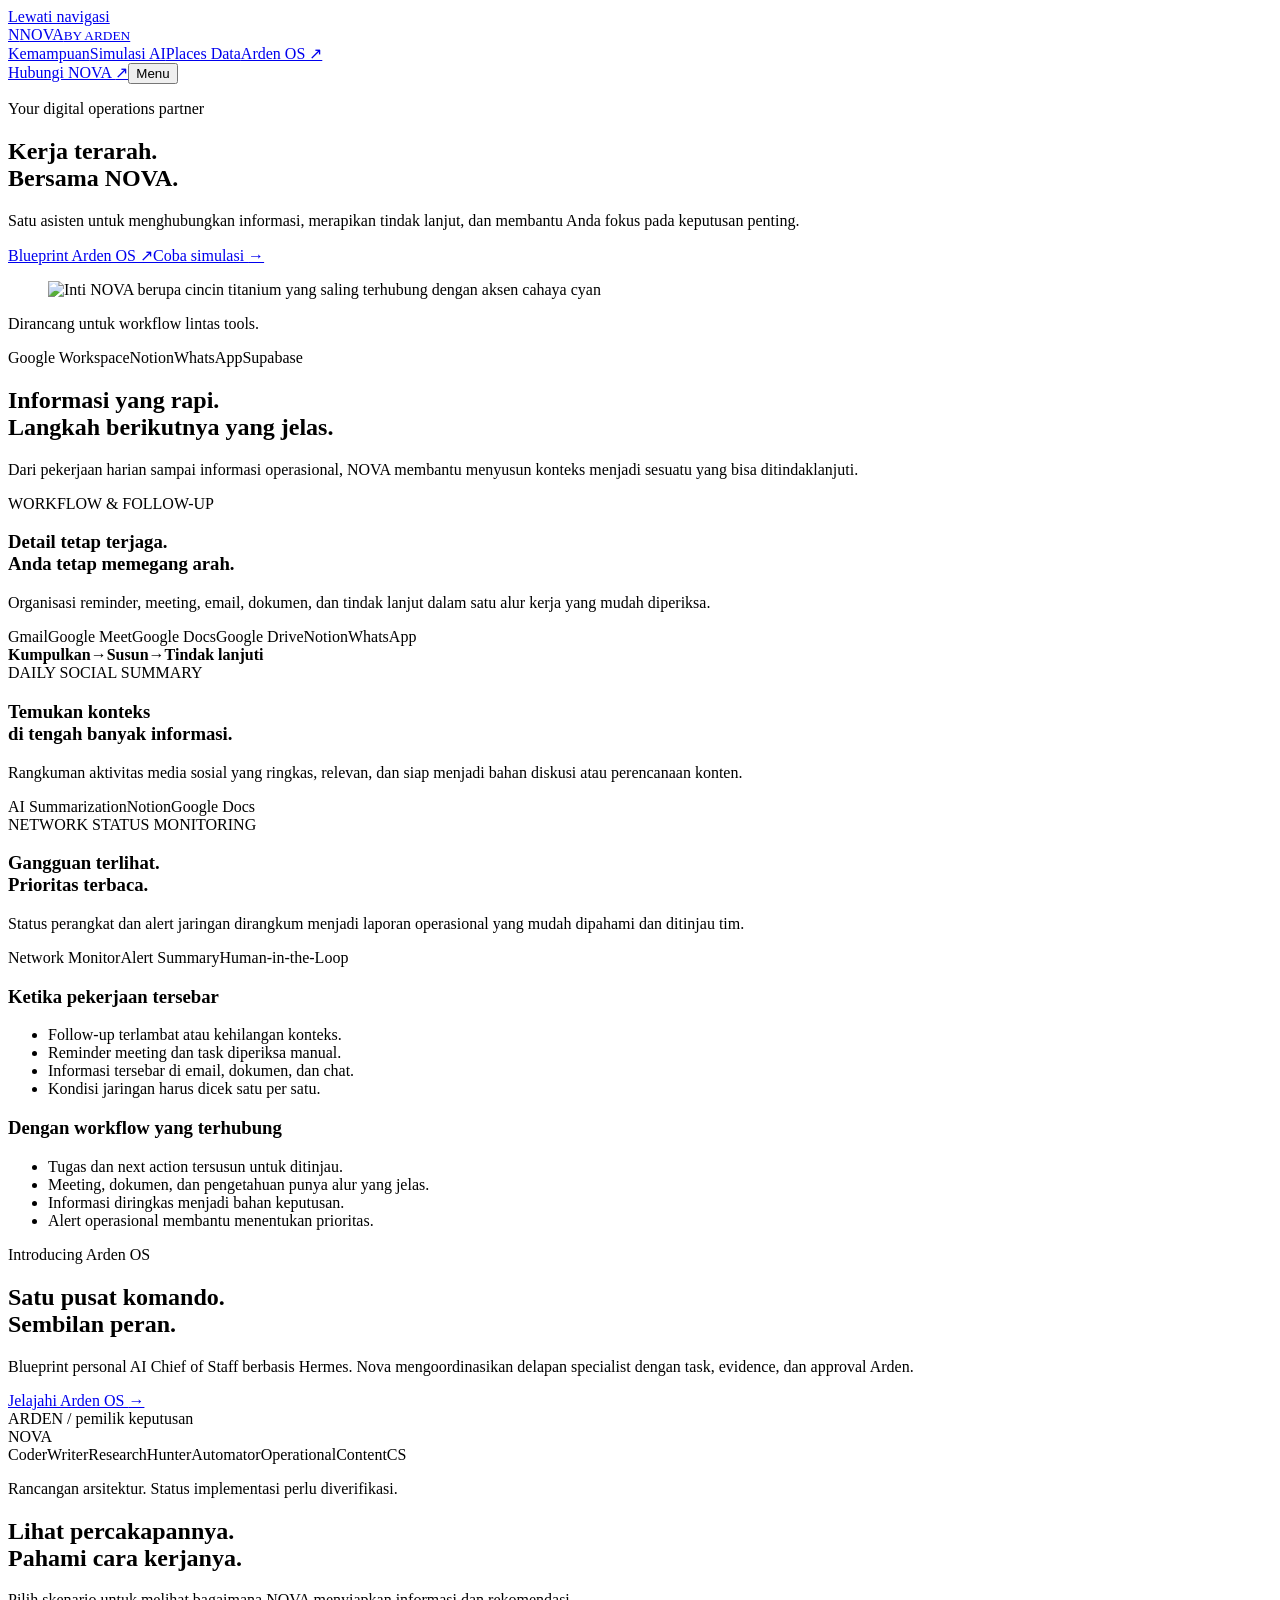
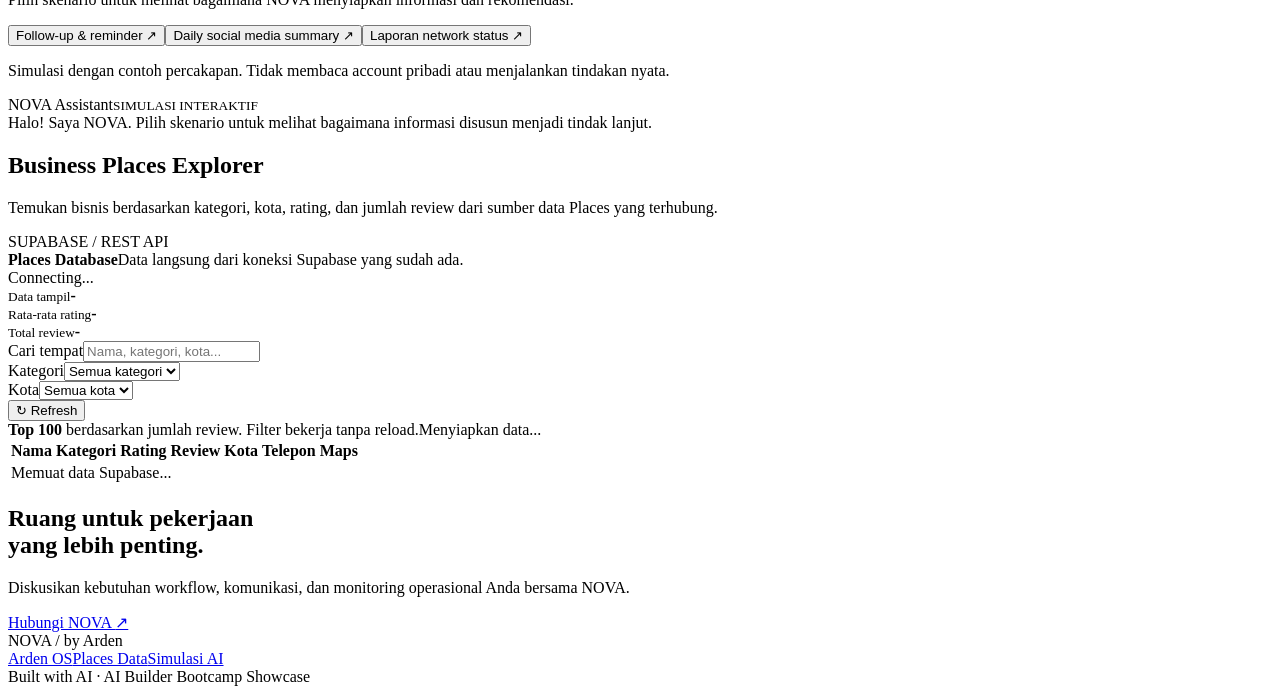
==== commit 9deb0ae8: "Add files via upload" ====
--- a/index.html
+++ b/index.html
@@ -1,274 +1,14 @@
-<!DOCTYPE html>
-<html lang="id">
-<head>
-  <meta charset="UTF-8" />
-  <meta name="viewport" content="width=device-width, initial-scale=1.0" />
-  <title>NOVA — Digital AI Assistant</title>
-  <style>
-    :root{--bg:#070b14;--card:rgba(17,25,42,.78);--line:rgba(255,255,255,.09);--text:#f4f7fb;--muted:#98a6bd;--accent:#66e3ff;--green:#45f39a;--shadow:0 24px 70px rgba(0,0,0,.35)}
-    *{box-sizing:border-box;margin:0;padding:0}
-    html{scroll-behavior:smooth}
-    body{font-family:Inter,system-ui,-apple-system,BlinkMacSystemFont,"Segoe UI",sans-serif;background:radial-gradient(circle at 10% 10%,rgba(102,227,255,.10),transparent 28%),radial-gradient(circle at 90% 0%,rgba(139,124,255,.13),transparent 32%),linear-gradient(180deg,var(--bg),#05070d 75%);color:var(--text);min-height:100vh;line-height:1.6}
-    a{text-decoration:none;color:inherit} button{font:inherit}
-    .container{width:min(1120px,92%);margin:auto}.section{padding:78px 0}
-    .eyebrow{color:var(--accent);font-size:.78rem;font-weight:800;letter-spacing:.16em;text-transform:uppercase;margin-bottom:12px}
-    h2{font-size:clamp(1.8rem,4vw,2.7rem);line-height:1.1;margin-bottom:14px}.lead{color:var(--muted);max-width:760px}
-    nav{position:sticky;top:0;z-index:50;backdrop-filter:blur(18px);background:rgba(7,11,20,.72);border-bottom:1px solid var(--line)}
-    .nav-inner{min-height:68px;display:flex;align-items:center;justify-content:space-between;gap:20px}.brand{font-weight:900;letter-spacing:.12em}.brand span{color:var(--accent)}
-    .nav-links{display:flex;gap:18px}.nav-link{color:var(--muted);font-size:.9rem}.nav-link:hover{color:var(--text)}
-    .hero{min-height:calc(100vh - 68px);display:grid;grid-template-columns:1.15fr .85fr;gap:48px;align-items:center;padding:70px 0}
-    .status{display:inline-flex;align-items:center;gap:8px;border:1px solid rgba(69,243,154,.25);background:rgba(69,243,154,.07);padding:8px 12px;border-radius:999px;color:#bfffdc;font-size:.84rem;margin-bottom:22px}
-    .status-dot{width:8px;height:8px;border-radius:50%;background:var(--green);box-shadow:0 0 16px var(--green);animation:pulse 1.6s infinite}@keyframes pulse{50%{transform:scale(1.45);opacity:.65}}
-    .hero h1{font-size:clamp(3rem,8vw,6.4rem);line-height:.95;letter-spacing:-.055em;margin-bottom:20px}
-    .hero h1 span{background:linear-gradient(90deg,var(--accent),#c0b8ff);-webkit-background-clip:text;color:transparent}
-    .tagline{font-size:clamp(1.05rem,2vw,1.35rem);color:#c7d0df;max-width:720px;margin-bottom:30px}
-    .hero-actions{display:flex;gap:12px;flex-wrap:wrap}
-    .btn{display:inline-flex;align-items:center;justify-content:center;gap:9px;border-radius:12px;padding:13px 18px;font-weight:800;border:1px solid var(--line);transition:.25s ease;cursor:pointer}
-    .btn-primary{color:#041017;background:linear-gradient(135deg,var(--accent),#b4a8ff);box-shadow:0 10px 30px rgba(102,227,255,.16)}
-    .btn-secondary{background:rgba(255,255,255,.04)}.btn:hover{transform:translateY(-2px)}
-    .avatar-card{position:relative;border:1px solid var(--line);background:linear-gradient(180deg,rgba(20,30,50,.95),rgba(9,14,25,.88));min-height:430px;border-radius:30px;display:grid;place-items:center;overflow:hidden;box-shadow:var(--shadow)}
-    .avatar-card:before{content:"";position:absolute;width:300px;height:300px;background:radial-gradient(circle,rgba(102,227,255,.22),transparent 68%);animation:floatGlow 4s ease-in-out infinite}@keyframes floatGlow{50%{transform:translateY(-18px) scale(1.08)}}
-    .avatar{position:relative;width:180px;height:180px;border-radius:42px;display:grid;place-items:center;font-size:5rem;background:linear-gradient(145deg,#101b2c,#0a0f19);border:1px solid rgba(102,227,255,.35);box-shadow:0 0 60px rgba(102,227,255,.12)}
-    .avatar-label{position:absolute;bottom:28px;left:28px;right:28px;border:1px solid var(--line);background:rgba(4,8,15,.72);border-radius:16px;padding:15px;backdrop-filter:blur(12px)}
-    .avatar-label strong{display:block}.avatar-label small{color:var(--muted)}
-    .compare{display:grid;grid-template-columns:1fr 1fr;gap:18px;margin-top:34px}.panel{border:1px solid var(--line);background:var(--card);border-radius:22px;padding:26px;box-shadow:var(--shadow)}
-    .panel h3{margin-bottom:18px}.chaos h3{color:#ff9cad}.solution h3{color:#99ffd0}.item{display:flex;gap:11px;color:#cbd4e2;margin:13px 0}
-    .grid3{display:grid;grid-template-columns:repeat(3,1fr);gap:18px;margin-top:34px}
-    .cap-card{border:1px solid var(--line);background:linear-gradient(180deg,rgba(18,27,45,.9),rgba(10,15,26,.9));border-radius:20px;padding:24px;min-height:220px;transition:.25s ease}
-    .cap-card:hover{transform:translateY(-5px);border-color:rgba(102,227,255,.32)}.cap-icon{width:48px;height:48px;border-radius:14px;display:grid;place-items:center;background:rgba(102,227,255,.08);margin-bottom:18px;font-size:1.4rem}
-    .cap-card h3{margin-bottom:8px}.cap-card p{color:var(--muted);font-size:.95rem}.tools{display:flex;gap:7px;flex-wrap:wrap;margin-top:18px}.tool{font-size:.73rem;border:1px solid var(--line);padding:5px 8px;border-radius:999px;color:#c2ccdb}
-    .sim-wrap{display:grid;grid-template-columns:.8fr 1.2fr;gap:28px;align-items:start;margin-top:34px}.scenario-list{display:grid;gap:10px}
-    .scenario-btn{text-align:left;padding:15px 16px;border-radius:14px;background:rgba(255,255,255,.035);border:1px solid var(--line);color:var(--text);cursor:pointer;transition:.2s ease}
-    .scenario-btn:hover,.scenario-btn.active{border-color:rgba(102,227,255,.4);background:rgba(102,227,255,.07)}
-    .chat{border:1px solid var(--line);border-radius:22px;background:#080d17;overflow:hidden;box-shadow:var(--shadow)}.chat-head{padding:14px 17px;border-bottom:1px solid var(--line);display:flex;align-items:center;gap:10px;font-weight:800}
-    .chat-body{height:350px;overflow:auto;padding:18px;display:flex;flex-direction:column;gap:13px}.bubble{max-width:82%;padding:11px 13px;border-radius:14px;font-size:.93rem;animation:pop .25s ease}@keyframes pop{from{opacity:0;transform:translateY(8px)}}
-    .user{align-self:flex-end;background:linear-gradient(135deg,#4dddf9,#8e81ff);color:#061018;font-weight:700}.agent{align-self:flex-start;background:#131c2b;color:#dbe4f1;border:1px solid var(--line)}
-    .typing{display:flex;gap:5px;align-items:center;width:max-content}.typing span{width:6px;height:6px;border-radius:50%;background:#91a0b5;animation:dot 1s infinite}.typing span:nth-child(2){animation-delay:.15s}.typing span:nth-child(3){animation-delay:.3s}@keyframes dot{50%{transform:translateY(-4px)}}
-    .places-shell{margin-top:34px;border:1px solid var(--line);background:linear-gradient(180deg,rgba(14,22,38,.96),rgba(7,12,22,.98));border-radius:26px;overflow:hidden;box-shadow:var(--shadow);position:relative}
-    .places-shell:before{content:"";position:absolute;inset:0 0 auto 0;height:2px;background:linear-gradient(90deg,transparent,var(--accent),#9b8cff,transparent)}
-    .places-top{padding:22px;border-bottom:1px solid var(--line);background:radial-gradient(circle at 0 0,rgba(102,227,255,.08),transparent 38%)}
-    .places-live{display:flex;align-items:center;justify-content:space-between;gap:16px;flex-wrap:wrap;margin-bottom:18px}.places-live strong{font-size:1.05rem}.places-live span{color:var(--muted);font-size:.88rem}
-    .data-badge{display:inline-flex;align-items:center;gap:8px;border:1px solid rgba(69,243,154,.2);background:rgba(69,243,154,.07);padding:8px 11px;border-radius:999px;color:#bfffdc;font-size:.8rem;font-weight:800}.mini-dot{width:7px;height:7px;border-radius:50%;background:var(--green);box-shadow:0 0 12px var(--green)}
-    .places-stats{display:grid;grid-template-columns:repeat(3,1fr);gap:12px}.stat-card{border:1px solid var(--line);background:rgba(255,255,255,.025);border-radius:16px;padding:16px}.stat-card small{display:block;color:var(--muted);font-size:.76rem;text-transform:uppercase;letter-spacing:.08em}.stat-card strong{display:block;font-size:1.55rem;margin-top:3px}
-    .places-controls{display:grid;grid-template-columns:1.5fr 1fr 1fr auto;gap:10px;padding:18px 22px;border-bottom:1px solid var(--line)}
-    .field{position:relative}.field input,.field select{width:100%;height:44px;border:1px solid var(--line);border-radius:12px;background:#0b1321;color:var(--text);padding:0 13px;outline:none}.field input:focus,.field select:focus{border-color:rgba(102,227,255,.5);box-shadow:0 0 0 3px rgba(102,227,255,.07)}
-    .refresh-btn{height:44px;padding:0 16px;border-radius:12px;border:1px solid rgba(102,227,255,.24);background:rgba(102,227,255,.07);color:var(--accent);font-weight:800;cursor:pointer}.refresh-btn:hover{background:rgba(102,227,255,.12)}
-    .places-note{padding:12px 22px;color:var(--muted);font-size:.84rem;border-bottom:1px solid var(--line);display:flex;justify-content:space-between;gap:12px;flex-wrap:wrap}.places-note b{color:#cbd6e5}
-    .table-wrap{overflow:auto;max-height:620px}#places{width:100%;border-collapse:collapse;min-width:920px}
-    #places th,#places td{padding:14px 16px;text-align:left;border-bottom:1px solid var(--line)}#places th{font-size:.75rem;text-transform:uppercase;letter-spacing:.08em;color:#b9c7da;background:#0d1524;position:sticky;top:0;z-index:2}
-    #places td{color:#dbe4f1;font-size:.9rem}#places tbody tr{transition:.2s ease}#places tbody tr:hover{background:rgba(102,227,255,.045)}
-    .place-name{font-weight:800;color:#f7fbff}.category-pill{display:inline-flex;padding:5px 9px;border-radius:999px;background:rgba(139,124,255,.09);border:1px solid rgba(139,124,255,.18);color:#d8d2ff;font-size:.78rem}.rating-badge{display:inline-flex;align-items:center;gap:5px;padding:5px 8px;border-radius:9px;background:rgba(255,204,92,.08);border:1px solid rgba(255,204,92,.18);color:#ffe39a;font-weight:800}.map-link{display:inline-flex;padding:7px 10px;border-radius:9px;border:1px solid rgba(102,227,255,.25);color:var(--accent);font-weight:800}.map-link:hover{background:rgba(102,227,255,.08)}
-    .table-state{text-align:center!important;color:var(--muted)!important;padding:34px!important}.skeleton{display:inline-flex;align-items:center;gap:9px}.spin{width:16px;height:16px;border-radius:50%;border:2px solid rgba(102,227,255,.2);border-top-color:var(--accent);animation:spin .8s linear infinite}@keyframes spin{to{transform:rotate(360deg)}}
-    footer{border-top:1px solid var(--line);padding:65px 0 34px;text-align:center}.footer-box{background:linear-gradient(135deg,rgba(102,227,255,.08),rgba(139,124,255,.08));border:1px solid var(--line);border-radius:25px;padding:40px 22px;margin-bottom:32px}
-    .footer-box p{color:var(--muted);margin:10px auto 20px;max-width:620px}.credit{color:#6f7d91;font-size:.82rem}
-    @media(max-width:820px){.hero,.sim-wrap{grid-template-columns:1fr}.hero{padding-top:45px}.avatar-card{min-height:340px}.compare,.grid3,.places-stats{grid-template-columns:1fr}.places-controls{grid-template-columns:1fr 1fr}.refresh-btn{grid-column:1/-1}.nav-links{display:none}.section{padding:58px 0}}
-    @media(max-width:560px){.places-controls{grid-template-columns:1fr}.refresh-btn{grid-column:auto}.places-top,.places-controls{padding:16px}.places-note{padding:11px 16px}}
-  </style>
-</head>
-<body>
-  <nav>
-    <div class="container nav-inner">
-      <div class="brand">NOVA<span>.</span></div>
-      <div class="nav-links"><a class="nav-link" href="#simulasi">Simulasi AI</a><a class="nav-link" href="#places-section">Places Data</a></div>
-    </div>
-  </nav>
-
-  <main>
-    <section class="container hero">
-      <div>
-        <div class="status"><span class="status-dot"></span>🟢 Status: Active & Ready 24/7</div>
-        <div class="eyebrow">Digital Employee · AI Assistant</div>
-        <h1>Meet <span>NOVA</span></h1>
-        <p class="tagline">AI Assistant yang membantu tim mengatur meeting, dokumen, reminder, follow-up, rangkuman informasi, dan monitoring operasional secara otomatis.</p>
-        <div class="hero-actions">
-          <a class="btn btn-primary" href="https://wa.me/6281234567890" target="_blank" rel="noopener">💬 Contact via WhatsApp</a>
-          <a class="btn btn-secondary" href="#capabilities">Explore Capabilities</a>
-        </div>
-      </div>
-      <div class="avatar-card">
-        <div class="avatar">🤖</div>
-        <div class="avatar-label"><strong>NOVA · Digital Operations Assistant</strong><small>Always-on workflow, knowledge & monitoring layer.</small></div>
-      </div>
-    </section>
-
-    <section class="section" id="problem">
-      <div class="container">
-        <div class="eyebrow">Problem → Solution</div><h2>Dari pekerjaan reaktif menjadi operasi yang terorganisir.</h2>
-        <p class="lead">NOVA mengurangi pekerjaan administratif yang terlambat, tersebar di banyak tools, dan membutuhkan pengecekan manual berulang.</p>
-        <div class="compare">
-          <article class="panel chaos"><h3>⚠ The Chaos</h3><div class="item">✕ Follow-up pekerjaan terlambat atau terlupakan.</div><div class="item">✕ Reminder meeting dan task masih dilakukan manual.</div><div class="item">✕ Informasi tersebar di email, dokumen, Notion, WhatsApp, dan media sosial.</div><div class="item">✕ Status jaringan kantor harus dicek satu per satu.</div></article>
-          <article class="panel solution"><h3>✓ The Solution</h3><div class="item">✓ NOVA mengingatkan task dan follow-up secara proaktif.</div><div class="item">✓ Meeting, email, dokumen, dan knowledge dapat diorganisasi dalam satu workflow AI.</div><div class="item">✓ Aktivitas media sosial dirangkum menjadi daily executive summary.</div><div class="item">✓ Kondisi jaringan kantor diringkas menjadi laporan network status yang mudah dibaca.</div></article>
-        </div>
-      </div>
-    </section>
-
-    <section class="section" id="capabilities">
-      <div class="container">
-        <div class="eyebrow">Core Capabilities</div><h2>Tiga kemampuan utama NOVA.</h2>
-        <div class="grid3">
-          <article class="cap-card"><div class="cap-icon">⚡</div><h3>Workflow & Follow-up</h3><p>Mengorganisasi reminder, meeting, email, dokumen, dan tindak lanjut agar pekerjaan penting tidak terlewat.</p><div class="tools"><span class="tool">Gmail</span><span class="tool">Google Meet</span><span class="tool">Google Docs</span><span class="tool">Google Drive</span><span class="tool">Notion</span><span class="tool">WhatsApp</span></div></article>
-          <article class="cap-card"><div class="cap-icon">📊</div><h3>Daily Social Summary</h3><p>Mengorganisasi informasi media sosial dan mengubahnya menjadi rangkuman harian yang ringkas, relevan, dan mudah ditindaklanjuti.</p><div class="tools"><span class="tool">AI Summarization</span><span class="tool">Notion</span><span class="tool">Google Docs</span></div></article>
-          <article class="cap-card"><div class="cap-icon">🖧</div><h3>Network Status Monitoring</h3><p>Mengolah status monitoring jaringan kantor menjadi laporan kondisi perangkat, gangguan, dan alert prioritas untuk tim.</p><div class="tools"><span class="tool">Network Monitor</span><span class="tool">Alert Summary</span><span class="tool">Human-in-the-Loop</span></div></article>
-        </div>
-      </div>
-    </section>
-
-    <section class="section" id="simulasi">
-      <div class="container">
-        <div class="eyebrow">Interactive Simulation</div><h2>Coba bagaimana NOVA bekerja.</h2><p class="lead">Pilih salah satu skenario untuk menjalankan simulasi percakapan.</p>
-        <div class="sim-wrap">
-          <div class="scenario-list">
-            <button class="scenario-btn active" data-scenario="followup">📅 Cek follow-up & reminder hari ini</button>
-            <button class="scenario-btn" data-scenario="social">📱 Buat daily social media summary</button>
-            <button class="scenario-btn" data-scenario="network">🖧 Tampilkan laporan network status</button>
-          </div>
-          <div class="chat"><div class="chat-head"><span class="status-dot"></span>NOVA Assistant</div><div class="chat-body" id="chatBody"><div class="bubble agent">Halo! Saya NOVA. Pilih salah satu skenario di sebelah kiri untuk memulai simulasi.</div></div></div>
-        </div>
-      </div>
-    </section>
-
-    <section class="section" id="places-section">
-      <div class="container">
-        <div class="eyebrow">Live Intelligence · Supabase</div>
-        <h2>Business Places Explorer</h2>
-        <p class="lead">NOVA mengubah data <strong>places</strong> menjadi direktori bisnis yang mudah dicari, difilter, dan diprioritaskan berdasarkan rating serta volume review.</p>
-
-        <div class="places-shell">
-          <div class="places-top">
-            <div class="places-live">
-              <div><strong>Live Places Database</strong><span> · Data langsung dari Supabase REST API</span></div>
-              <div class="data-badge"><i class="mini-dot"></i><span id="dbStatus">Connecting...</span></div>
-            </div>
-            <div class="places-stats">
-              <div class="stat-card"><small>Data Tampil</small><strong id="statPlaces">—</strong></div>
-              <div class="stat-card"><small>Rata-rata Rating</small><strong id="statRating">—</strong></div>
-              <div class="stat-card"><small>Total Review</small><strong id="statReviews">—</strong></div>
-            </div>
-          </div>
-
-          <div class="places-controls">
-            <div class="field"><input id="placeSearch" type="search" placeholder="Cari nama, kategori, kota..." aria-label="Cari tempat"></div>
-            <div class="field"><select id="categoryFilter" aria-label="Filter kategori"><option value="">Semua kategori</option></select></div>
-            <div class="field"><select id="cityFilter" aria-label="Filter kota"><option value="">Semua kota</option></select></div>
-            <button class="refresh-btn" id="refreshPlaces" type="button">↻ Refresh</button>
-          </div>
-
-          <div class="places-note"><span><b>Top 100</b> berdasarkan jumlah review · Filter bekerja instan tanpa reload.</span><span id="resultCount">Menyiapkan data...</span></div>
-          <div class="table-wrap">
-            <table id="places">
-              <thead><tr><th>Nama</th><th>Kategori</th><th>Rating</th><th>Review</th><th>Kota</th><th>Telepon</th><th>Maps</th></tr></thead>
-              <tbody><tr><td class="table-state" colspan="7"><span class="skeleton"><i class="spin"></i>Memuat data Supabase...</span></td></tr></tbody>
-            </table>
-          </div>
-        </div>
-      </div>
-    </section>
-  </main>
-
-  <footer>
-    <div class="container">
-      <div class="footer-box"><div class="eyebrow">Ready to Work</div><h2>Punya pekerjaan repetitif? Serahkan ke NOVA.</h2><p>Hubungi saya untuk melihat bagaimana Digital Employee dapat membantu workflow, knowledge, komunikasi, dan monitoring operasional.</p><a class="btn btn-primary" href="https://wa.me/6281234567890" target="_blank" rel="noopener">💬 Contact NOVA via WhatsApp</a></div>
-      <div class="credit">Built with AI · AI Builder Bootcamp Showcase</div>
-    </div>
-  </footer>
-
-  <script>
-    const scenarios={
-      followup:{user:"NOVA, cek follow-up dan reminder penting hari ini.",agent:"Siap. Saya menemukan 3 prioritas: follow-up proposal klien pukul 10.00, meeting Google Meet pukul 13.30, dan review dokumen proyek sebelum 16.00. Saya dapat menyiapkan reminder dan draft follow-up Gmail/WhatsApp untuk direview terlebih dahulu."},
-      social:{user:"Buat rangkuman media sosial hari ini.",agent:"Daily summary siap. Topik dengan engagement tertinggi hari ini adalah konten AI automation, product update, dan customer education. Saya sudah mengelompokkan insight utama, sentimen, serta rekomendasi konten berikutnya agar mudah dipindahkan ke Notion atau Google Docs."},
-      network:{user:"Bagaimana status jaringan kantor sekarang?",agent:"Network status: mayoritas perangkat normal. Terdapat 1 alert prioritas pada koneksi WAN dan 2 perangkat dengan latency di atas batas normal. Saya sarankan pengecekan interface WAN terlebih dahulu. Laporan ringkas dapat diteruskan ke tim IT melalui Gmail atau WhatsApp setelah dikonfirmasi."}
-    };
-    const chatBody=document.getElementById("chatBody"),buttons=document.querySelectorAll(".scenario-btn"),wait=ms=>new Promise(r=>setTimeout(r,ms));
-    function addBubble(text,type){const el=document.createElement("div");el.className=`bubble ${type}`;el.textContent=text;chatBody.appendChild(el);chatBody.scrollTop=chatBody.scrollHeight}
-    async function runScenario(key){buttons.forEach(btn=>btn.classList.toggle("active",btn.dataset.scenario===key));chatBody.innerHTML="";addBubble(scenarios[key].user,"user");await wait(500);const typing=document.createElement("div");typing.className="bubble agent typing";typing.innerHTML="<span></span><span></span><span></span>";chatBody.appendChild(typing);chatBody.scrollTop=chatBody.scrollHeight;await wait(1200);typing.remove();addBubble(scenarios[key].agent,"agent")}
-    buttons.forEach(btn=>btn.addEventListener("click",()=>runScenario(btn.dataset.scenario)));
-
-    const SUPABASE_URL = 'https://nqvbjynjtfvpdhezozup.supabase.co';
-    const SUPABASE_KEY = 'sb_publishable_PMA76lKofSfGgSXC_KOXmQ_-wMx08lg'; // publishable key, aman untuk client bila RLS dikonfigurasi benar
-
-    let allPlaces = [];
-    const placesBody = document.querySelector('#places tbody');
-    const placeSearch = document.getElementById('placeSearch');
-    const categoryFilter = document.getElementById('categoryFilter');
-    const cityFilter = document.getElementById('cityFilter');
-    const dbStatus = document.getElementById('dbStatus');
-    const resultCount = document.getElementById('resultCount');
-
-    const fmt = n => new Intl.NumberFormat('id-ID').format(Number(n || 0));
-    const clean = v => String(v ?? '').trim();
-
-    function setOptions(select, values, label) {
-      const current = select.value;
-      select.replaceChildren(new Option(label, ''));
-      [...new Set(values.map(clean).filter(Boolean))].sort((a,b)=>a.localeCompare(b,'id')).forEach(v=>select.add(new Option(v,v)));
-      if ([...select.options].some(o=>o.value===current)) select.value=current;
-    }
-
-    function updateStats(rows) {
-      const ratings = rows.map(p=>Number(p.total_score)).filter(Number.isFinite);
-      const avg = ratings.length ? ratings.reduce((a,b)=>a+b,0)/ratings.length : 0;
-      const reviews = rows.reduce((sum,p)=>sum + (Number(p.reviews_count)||0),0);
-      document.getElementById('statPlaces').textContent = fmt(rows.length);
-      document.getElementById('statRating').textContent = ratings.length ? avg.toFixed(1) + ' ★' : '—';
-      document.getElementById('statReviews').textContent = fmt(reviews);
-      resultCount.textContent = `${fmt(rows.length)} tempat ditampilkan`;
-    }
-
-    function renderPlaces(rows) {
-      placesBody.replaceChildren();
-      if (!rows.length) {
-        const tr=document.createElement('tr'),td=document.createElement('td');
-        td.colSpan=7; td.className='table-state'; td.textContent='Tidak ada data yang cocok dengan filter.'; tr.appendChild(td); placesBody.appendChild(tr); updateStats([]); return;
-      }
-
-      for (const p of rows) {
-        const tr=document.createElement('tr');
-        const name=document.createElement('td'); name.className='place-name'; name.textContent=p.title ?? '-'; tr.appendChild(name);
-        const cat=document.createElement('td'); const pill=document.createElement('span'); pill.className='category-pill'; pill.textContent=p.category_name ?? 'Lainnya'; cat.appendChild(pill); tr.appendChild(cat);
-        const rating=document.createElement('td'); const badge=document.createElement('span'); badge.className='rating-badge'; badge.textContent=p.total_score != null ? `★ ${p.total_score}` : '—'; rating.appendChild(badge); tr.appendChild(rating);
-        for (const v of [p.reviews_count, p.city, p.phone]) { const td=document.createElement('td'); td.textContent=v ?? '-'; tr.appendChild(td); }
-        const map=document.createElement('td');
-        if (p.url && String(p.url).startsWith('https://')) { const a=document.createElement('a'); a.href=p.url; a.target='_blank'; a.rel='noopener'; a.className='map-link'; a.textContent='↗ Buka'; map.appendChild(a); } else map.textContent='-';
-        tr.appendChild(map); placesBody.appendChild(tr);
-      }
-      updateStats(rows);
-    }
-
-    function applyPlaceFilters() {
-      const q=placeSearch.value.trim().toLowerCase(), cat=categoryFilter.value, city=cityFilter.value;
-      const rows=allPlaces.filter(p=>{
-        const hay=[p.title,p.category_name,p.city,p.phone].map(clean).join(' ').toLowerCase();
-        return (!q || hay.includes(q)) && (!cat || clean(p.category_name)===cat) && (!city || clean(p.city)===city);
-      });
-      renderPlaces(rows);
-    }
-
-    async function loadPlaces() {
-      dbStatus.textContent='Loading...';
-      placesBody.innerHTML='<tr><td class="table-state" colspan="7"><span class="skeleton"><i class="spin"></i>Sinkronisasi data Supabase...</span></td></tr>';
-      try {
-        const res=await fetch(SUPABASE_URL + '/rest/v1/places?select=*&order=reviews_count.desc.nullslast&limit=100',{headers:{apikey:SUPABASE_KEY}});
-        if (!res.ok) throw new Error('HTTP ' + res.status);
-        const rows=await res.json();
-        allPlaces=Array.isArray(rows)?rows:[];
-        setOptions(categoryFilter,allPlaces.map(p=>p.category_name),'Semua kategori');
-        setOptions(cityFilter,allPlaces.map(p=>p.city),'Semua kota');
-        dbStatus.textContent='Connected';
-        applyPlaceFilters();
-      } catch (e) {
-        dbStatus.textContent='Connection Error';
-        resultCount.textContent='Data gagal dimuat';
-        placesBody.innerHTML='<tr><td class="table-state" colspan="7">Gagal memuat data. Periksa koneksi, RLS/policy Supabase, dan izin SELECT untuk tabel places.</td></tr>';
-        document.getElementById('statPlaces').textContent='—'; document.getElementById('statRating').textContent='—'; document.getElementById('statReviews').textContent='—';
-        console.error(e);
-      }
-    }
-
-    placeSearch.addEventListener('input',applyPlaceFilters);
-    categoryFilter.addEventListener('change',applyPlaceFilters);
-    cityFilter.addEventListener('change',applyPlaceFilters);
-    document.getElementById('refreshPlaces').addEventListener('click',loadPlaces);
-    loadPlaces();
-  </script>
-</body>
-</html>
+<!doctype html>
+<html lang="id"><head><meta charset="utf-8"><meta name="viewport" content="width=device-width,initial-scale=1"><meta name="theme-color" content="#080e14"><meta name="description" content="NOVA membantu menyatukan workflow, informasi, dan monitoring operasional. Jelajahi data Places dan blueprint personal AI Chief of Staff Arden OS."><title>NOVA | Digital Operations by Arden</title><link rel="stylesheet" href="assets/site.css"><link rel="preload" href="assets/nova-core.png" as="image"></head>
+<body><a class="skip" href="#main">Lewati navigasi</a>
+<header class="site-header"><nav class="container nav-inner" aria-label="Navigasi utama"><a class="brand" href="index.html" aria-label="NOVA beranda"><span class="brand-mark" aria-hidden="true">N</span>NOVA<small>BY ARDEN</small></a><div class="nav-links" id="main-nav"><a class="nav-link" href="#capabilities">Kemampuan</a><a class="nav-link" href="#simulasi">Simulasi AI</a><a class="nav-link" href="#places-section">Places Data</a><a class="nav-link active" href="arden-os/index.html">Arden OS ↗</a></div><div class="nav-actions"><a class="btn btn-secondary nav-contact" href="https://wa.me/6281234567890" target="_blank" rel="noopener noreferrer">Hubungi NOVA <span aria-hidden="true">↗</span></a><button class="btn menu-toggle" type="button" aria-expanded="false" aria-controls="main-nav">Menu</button></div></nav></header>
+<main id="main">
+<section class="container hero"><div class="hero-copy"><p class="eyebrow">Your digital operations partner</p><h1>Kerja terarah.<br>Bersama <span>NOVA.</span></h1><p class="tagline">Satu asisten untuk menghubungkan informasi, merapikan tindak lanjut, dan membantu Anda fokus pada keputusan penting.</p><div class="hero-actions"><a class="btn btn-primary" href="arden-os/blueprint.html">Blueprint Arden OS <span class="arrow" aria-hidden="true">↗</span></a><a class="btn btn-secondary" href="#simulasi">Coba simulasi <span class="arrow" aria-hidden="true">→</span></a></div></div><figure class="hero-visual"><img src="assets/nova-core.png" width="1120" height="1400" alt="Inti NOVA berupa cincin titanium yang saling terhubung dengan aksen cahaya cyan" fetchpriority="high"></figure></section>
+<div class="container integration-strip"><p>Dirancang untuk workflow lintas tools.</p><div class="integration-names" aria-label="Ekosistem workflow"><span>Google Workspace</span><span>Notion</span><span>WhatsApp</span><span>Supabase</span></div></div>
+<section class="section" id="capabilities"><div class="container"><div class="section-intro" data-reveal><h2>Informasi yang rapi.<br>Langkah berikutnya yang jelas.</h2><p class="lead">Dari pekerjaan harian sampai informasi operasional, NOVA membantu menyusun konteks menjadi sesuatu yang bisa ditindaklanjuti.</p></div><div class="capabilities-layout"><article class="cap-card featured" data-reveal><div><span class="cap-category">WORKFLOW & FOLLOW-UP</span><h3>Detail tetap terjaga.<br>Anda tetap memegang arah.</h3><p>Organisasi reminder, meeting, email, dokumen, dan tindak lanjut dalam satu alur kerja yang mudah diperiksa.</p><div class="tools"><span class="tool">Gmail</span><span class="tool">Google Meet</span><span class="tool">Google Docs</span><span class="tool">Google Drive</span><span class="tool">Notion</span><span class="tool">WhatsApp</span></div></div><div class="workflow-mini" aria-label="Alur kerja: kumpulkan, susun, tindak lanjuti"><strong>Kumpulkan</strong><span class="mini-arrow" aria-hidden="true">→</span><strong>Susun</strong><span class="mini-arrow" aria-hidden="true">→</span><strong>Tindak lanjuti</strong></div></article><article class="cap-card" data-reveal><span class="cap-category">DAILY SOCIAL SUMMARY</span><h3>Temukan konteks<br>di tengah banyak informasi.</h3><p>Rangkuman aktivitas media sosial yang ringkas, relevan, dan siap menjadi bahan diskusi atau perencanaan konten.</p><div class="tools"><span class="tool">AI Summarization</span><span class="tool">Notion</span><span class="tool">Google Docs</span></div></article><article class="cap-card" data-reveal><span class="cap-category">NETWORK STATUS MONITORING</span><h3>Gangguan terlihat.<br>Prioritas terbaca.</h3><p>Status perangkat dan alert jaringan dirangkum menjadi laporan operasional yang mudah dipahami dan ditinjau tim.</p><div class="tools"><span class="tool">Network Monitor</span><span class="tool">Alert Summary</span><span class="tool">Human-in-the-Loop</span></div></article></div></div></section>
+<section class="section compare-section" id="problem"><div class="container compare" data-reveal><div><h3 class="compare-heading">Ketika pekerjaan tersebar</h3><ul><li>Follow-up terlambat atau kehilangan konteks.</li><li>Reminder meeting dan task diperiksa manual.</li><li>Informasi tersebar di email, dokumen, dan chat.</li><li>Kondisi jaringan harus dicek satu per satu.</li></ul></div><div class="solution"><h3 class="compare-heading">Dengan workflow yang terhubung</h3><ul><li>Tugas dan next action tersusun untuk ditinjau.</li><li>Meeting, dokumen, dan pengetahuan punya alur yang jelas.</li><li>Informasi diringkas menjadi bahan keputusan.</li><li>Alert operasional membantu menentukan prioritas.</li></ul></div></div></section>
+<section class="section" id="arden-os"><div class="container"><div class="os-feature" data-reveal><div><p class="eyebrow">Introducing Arden OS</p><h2>Satu pusat komando.<br>Sembilan peran.</h2><p class="lead">Blueprint personal AI Chief of Staff berbasis Hermes. Nova mengoordinasikan delapan specialist dengan task, evidence, dan approval Arden.</p><a class="btn btn-text" href="arden-os/index.html">Jelajahi Arden OS <span class="arrow" aria-hidden="true">→</span></a></div><div class="os-org" aria-label="Rancangan tim: Arden, Nova dan delapan specialist"><div class="org-owner">ARDEN / pemilik keputusan</div><div class="org-nova">NOVA</div><div class="org-line" aria-hidden="true"></div><div class="org-workers"><span>Coder</span><span>Writer</span><span>Research</span><span>Hunter</span><span>Automator</span><span>Operational</span><span>Content</span><span>CS</span></div><p class="org-caption">Rancangan arsitektur. Status implementasi perlu diverifikasi.</p></div></div></div></section>
+<section class="section sim-section" id="simulasi"><div class="container"><div class="section-intro" data-reveal><h2>Lihat percakapannya.<br>Pahami cara kerjanya.</h2><p class="lead">Pilih skenario untuk melihat bagaimana NOVA menyiapkan informasi dan rekomendasi.</p></div><div class="sim-wrap"><div><div class="scenario-list" aria-label="Skenario simulasi"><button class="scenario-btn active" data-scenario="followup" type="button" aria-pressed="true">Follow-up & reminder <span aria-hidden="true">↗</span></button><button class="scenario-btn" data-scenario="social" type="button" aria-pressed="false">Daily social media summary <span aria-hidden="true">↗</span></button><button class="scenario-btn" data-scenario="network" type="button" aria-pressed="false">Laporan network status <span aria-hidden="true">↗</span></button></div><p class="simulation-note">Simulasi dengan contoh percakapan. Tidak membaca account pribadi atau menjalankan tindakan nyata.</p></div><div class="chat"><div class="chat-head"><span>NOVA Assistant</span><small>SIMULASI INTERAKTIF</small></div><div class="chat-body" id="chatBody" aria-live="polite" aria-label="Percakapan simulasi"><div class="bubble agent">Halo! Saya NOVA. Pilih skenario untuk melihat bagaimana informasi disusun menjadi tindak lanjut.</div></div></div></div></div></section>
+<section class="section places-section" id="places-section"><div class="container"><div class="places-heading" data-reveal><div><h2>Business Places Explorer</h2><p class="lead">Temukan bisnis berdasarkan kategori, kota, rating, dan jumlah review dari sumber data Places yang terhubung.</p></div><span class="connection-label">SUPABASE / REST API</span></div><div class="places-shell"><div class="places-top"><div class="places-live"><div><strong>Places Database</strong><span>Data langsung dari koneksi Supabase yang sudah ada.</span></div><div class="data-badge"><i class="mini-dot" aria-hidden="true"></i><span id="dbStatus" role="status">Connecting...</span></div></div><div class="places-stats"><div class="stat-card"><small>Data tampil</small><strong id="statPlaces">-</strong></div><div class="stat-card"><small>Rata-rata rating</small><strong id="statRating">-</strong></div><div class="stat-card"><small>Total review</small><strong id="statReviews">-</strong></div></div></div><div class="places-controls"><div class="field"><label for="placeSearch">Cari tempat</label><input id="placeSearch" type="search" placeholder="Nama, kategori, kota..." autocomplete="off"></div><div class="field"><label for="categoryFilter">Kategori</label><select id="categoryFilter"><option value="">Semua kategori</option></select></div><div class="field"><label for="cityFilter">Kota</label><select id="cityFilter"><option value="">Semua kota</option></select></div><button class="refresh-btn" id="refreshPlaces" type="button">↻ Refresh</button></div><div class="places-note"><span><b>Top 100</b> berdasarkan jumlah review. Filter bekerja tanpa reload.</span><span id="resultCount" role="status">Menyiapkan data...</span></div><div class="table-wrap" role="region" aria-label="Hasil pencarian Places" tabindex="0"><table id="places"><thead><tr><th scope="col">Nama</th><th scope="col">Kategori</th><th scope="col">Rating</th><th scope="col">Review</th><th scope="col">Kota</th><th scope="col">Telepon</th><th scope="col">Maps</th></tr></thead><tbody><tr><td class="table-state" colspan="7"><span class="skeleton"><i class="spin" aria-hidden="true"></i>Memuat data Supabase...</span></td></tr></tbody></table></div></div></div></section>
+</main><footer class="site-footer"><div class="container"><div class="footer-top"><div><h2>Ruang untuk pekerjaan<br>yang lebih penting.</h2><p>Diskusikan kebutuhan workflow, komunikasi, dan monitoring operasional Anda bersama NOVA.</p></div><a class="btn btn-primary" href="https://wa.me/6281234567890" target="_blank" rel="noopener noreferrer">Hubungi NOVA <span class="arrow" aria-hidden="true">↗</span></a></div><div class="footer-bottom"><span>NOVA / by Arden</span><div class="footer-links"><a href="arden-os/index.html">Arden OS</a><a href="#places-section">Places Data</a><a href="#simulasi">Simulasi AI</a></div><span>Built with AI · AI Builder Bootcamp Showcase</span></div></div></footer>
+<script src="assets/integrations.js"></script><script src="assets/site.js"></script></body></html>
